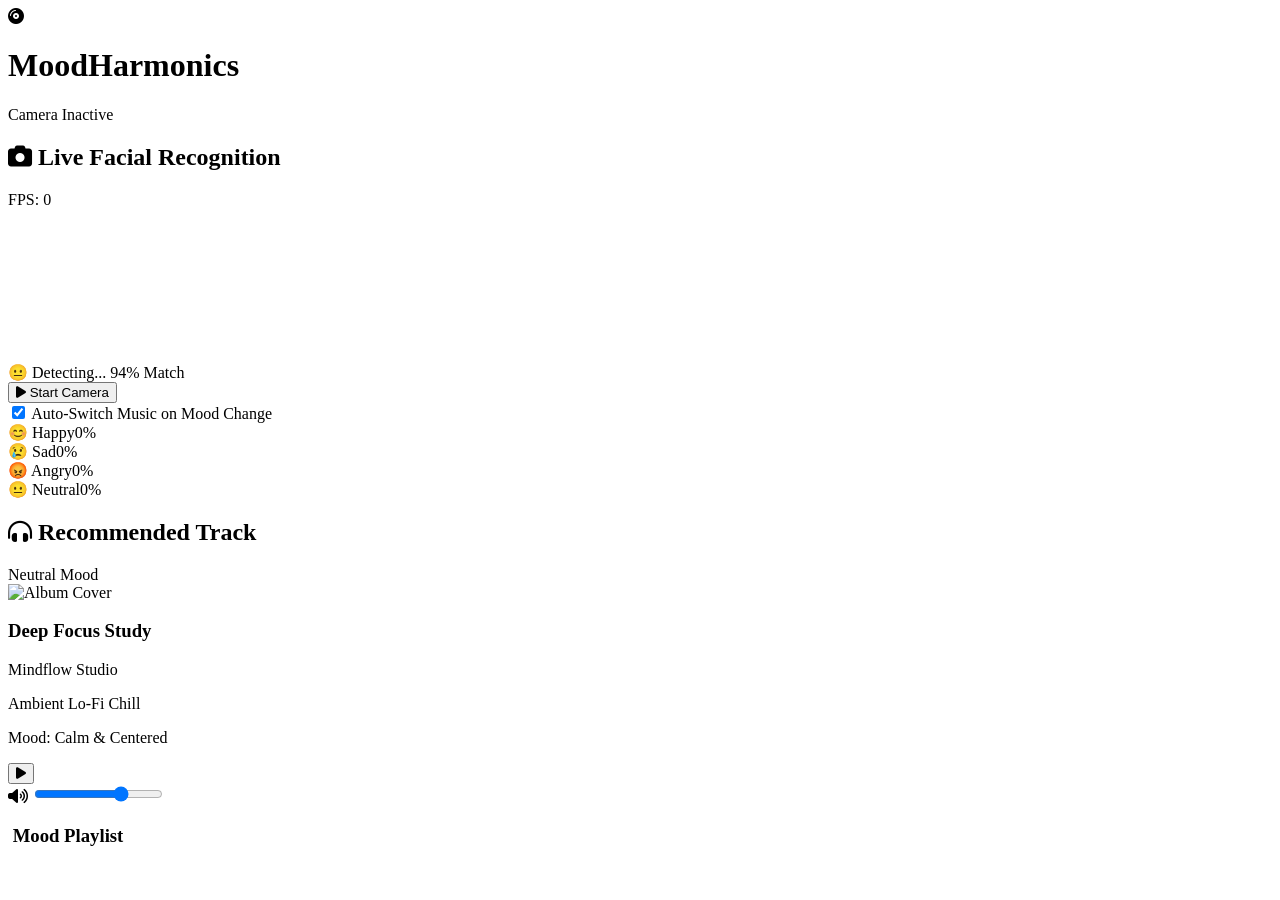
==== templates/index.html @ 7293e24f "first commit" ====
<!DOCTYPE html>
<html lang="en">
<head>
    <meta charset="UTF-8">
    <meta name="viewport" content="width=device-width, initial-scale=1.0">
    <title>MoodHarmonics | Real-Time Emotion Music Recommender</title>
    <link rel="stylesheet" href="https://cdnjs.cloudflare.com/ajax/libs/font-awesome/6.4.0/css/all.min.css">
    <link href="https://fonts.googleapis.com/css2?family=Plus+Jakarta+Sans:wght@300;400;600;700;800&display=swap" rel="stylesheet">
    <link rel="stylesheet" href="/static/css/style.css">
</head>
<body>
    <div class="background-glow glow-1"></div>
    <div class="background-glow glow-2"></div>

    <div class="app-container">
        <!-- Header -->
        <header class="app-header">
            <div class="logo">
                <i class="fa-solid fa-compact-disc spin-record"></i>
                <h1>Mood<span>Harmonics</span></h1>
            </div>
            <div class="status-indicator">
                <span class="pulse-dot"></span>
                <span id="system-status">Camera Inactive</span>
            </div>
        </header>

        <!-- Main Grid -->
        <main class="dashboard-grid">
            <!-- Left Panel: Webcam Feed & Emotion Telemetry -->
            <section class="card camera-card">
                <div class="card-header">
                    <h2><i class="fa-solid fa-camera"></i> Live Facial Recognition</h2>
                    <span class="badge" id="camera-fps">FPS: 0</span>
                </div>

                <div class="webcam-viewport">
                    <video id="webcam" autoplay playsinline muted></video>
                    <canvas id="overlay-canvas"></canvas>
                    <div class="scanline"></div>
                    
                    <div class="emotion-hud" id="emotion-hud">
                        <span id="hud-emoji">😐</span>
                        <span id="hud-emotion">Detecting...</span>
                        <span id="hud-confidence">94% Match</span>
                    </div>
                </div>

                <div class="controls-bar">
                    <button id="btn-toggle-cam" class="btn btn-primary">
                        <i class="fa-solid fa-play"></i> Start Camera
                    </button>
                    <div class="toggle-wrapper">
                        <label class="switch">
                            <input type="checkbox" id="auto-play-switch" checked>
                            <span class="slider round"></span>
                        </label>
                        <span>Auto-Switch Music on Mood Change</span>
                    </div>
                </div>

                <!-- Emotion Probability Meters -->
                <div class="metrics-grid">
                    <div class="metric-bar">
                        <div class="metric-label"><span>😊 Happy</span><span id="prob-happy">0%</span></div>
                        <div class="progress"><div class="fill fill-happy" id="bar-happy"></div></div>
                    </div>
                    <div class="metric-bar">
                        <div class="metric-label"><span>😢 Sad</span><span id="prob-sad">0%</span></div>
                        <div class="progress"><div class="fill fill-sad" id="bar-sad"></div></div>
                    </div>
                    <div class="metric-bar">
                        <div class="metric-label"><span>😡 Angry</span><span id="prob-angry">0%</span></div>
                        <div class="progress"><div class="fill fill-angry" id="bar-angry"></div></div>
                    </div>
                    <div class="metric-bar">
                        <div class="metric-label"><span>😐 Neutral</span><span id="prob-neutral">0%</span></div>
                        <div class="progress"><div class="fill fill-neutral" id="bar-neutral"></div></div>
                    </div>
                </div>
            </section>

            <!-- Right Panel: Music Recommendation & Player -->
            <section class="card player-card">
                <div class="card-header">
                    <h2><i class="fa-solid fa-headphones-simple"></i> Recommended Track</h2>
                    <span class="badge mood-tag" id="current-mood-tag">Neutral Mood</span>
                </div>

                <!-- Vinyl & Track Details -->
                <div class="now-playing-box">
                    <div class="album-art-wrap">
                        <img id="album-cover" src="https://images.unsplash.com/photo-1470225620780-dba8ba36b745?w=300&q=80" alt="Album Cover">
                        <div class="vinyl-record" id="vinyl-disc"></div>
                    </div>
                    <div class="track-info">
                        <h3 id="track-title">Deep Focus Study</h3>
                        <p id="track-artist">Mindflow Studio</p>
                        <span class="genre-pill" id="track-genre">Ambient Lo-Fi Chill</span>
                        <p class="track-mood" id="track-mood">Mood: Calm & Centered</p>
                    </div>
                </div>

                <!-- Audio Visualizer Equalizer -->
                <div class="equalizer-container">
                    <div class="eq-bar"></div>
                    <div class="eq-bar"></div>
                    <div class="eq-bar"></div>
                    <div class="eq-bar"></div>
                    <div class="eq-bar"></div>
                    <div class="eq-bar"></div>
                    <div class="eq-bar"></div>
                    <div class="eq-bar"></div>
                </div>

                <!-- Native Audio Player Controls -->
                <div class="audio-controls">
                    <audio id="audio-player" src="https://www.soundhelix.com/examples/mp3/SoundHelix-Song-10.mp3" preload="auto"></audio>
                    <button id="btn-play-pause" class="btn-circle btn-large">
                        <i class="fa-solid fa-play" id="play-icon"></i>
                    </button>
                    <div class="volume-slider-box">
                        <i class="fa-solid fa-volume-high"></i>
                        <input type="range" id="volume-range" min="0" max="1" step="0.05" value="0.7">
                    </div>
                </div>

                <!-- Dynamic Playlist Recommendations -->
                <div class="playlist-section">
                    <h3><i class="fa-solid fa-list-music"></i> Mood Playlist</h3>
                    <ul class="playlist" id="playlist-items">
                        <!-- Filled by Javascript -->
                    </ul>
                </div>
            </section>
        </main>
    </div>

    <script src="/static/js/app.js"></script>
</body>
</html>
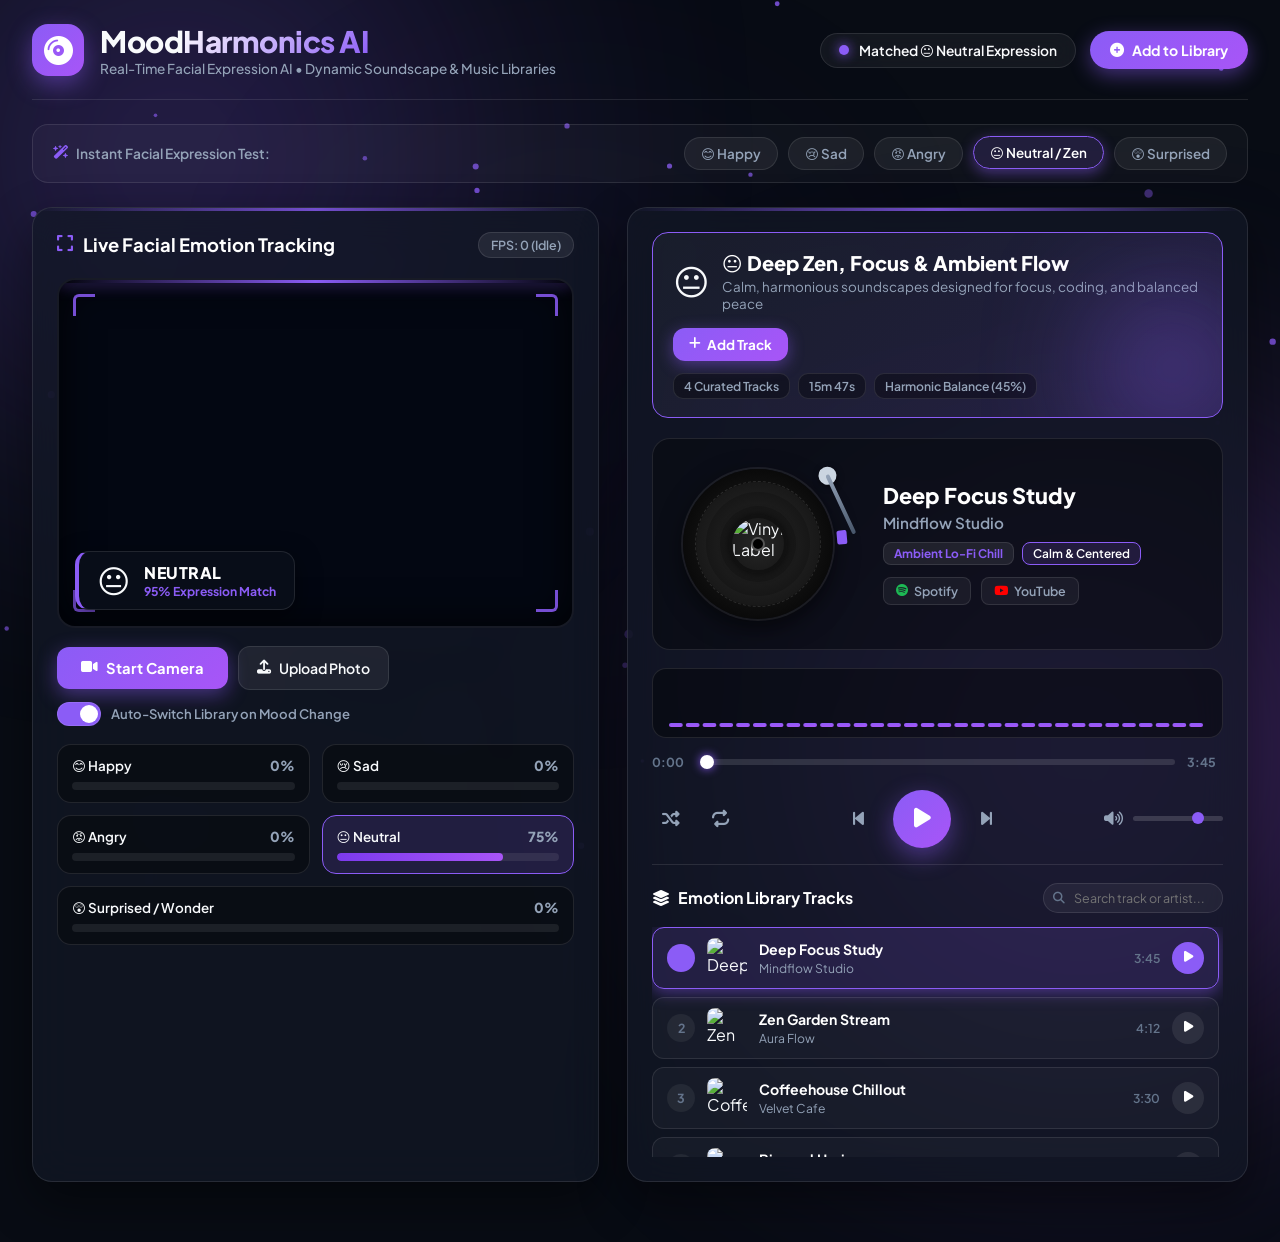
==== commit be37b72b: "Enhance lively UI, dynamic emotion libraries, visualizer, and Vercel deployment config" ====
--- a/templates/index.html
+++ b/templates/index.html
@@ -3,139 +3,419 @@
 <head>
     <meta charset="UTF-8">
     <meta name="viewport" content="width=device-width, initial-scale=1.0">
-    <title>MoodHarmonics | Real-Time Emotion Music Recommender</title>
-    <link rel="stylesheet" href="https://cdnjs.cloudflare.com/ajax/libs/font-awesome/6.4.0/css/all.min.css">
-    <link href="https://fonts.googleapis.com/css2?family=Plus+Jakarta+Sans:wght@300;400;600;700;800&display=swap" rel="stylesheet">
-    <link rel="stylesheet" href="/static/css/style.css">
+    <title>MoodHarmonics AI | Lively Emotion-Driven Music Recommender</title>
+    
+    <!-- Meta tags for rich rendering -->
+    <meta name="description" content="Next-Gen Real-Time Facial Emotion AI Music Recommender with Dynamic Spectrum Visualizer and Intelligent Mood Libraries">
+    <meta name="theme-color" content="#080c14">
+
+    <!-- Google Fonts & FontAwesome Icons -->
+    <link rel="preconnect" href="https://fonts.googleapis.com">
+    <link rel="preconnect" href="https://fonts.gstatic.com" crossorigin>
+    <link href="https://fonts.googleapis.com/css2?family=Plus+Jakarta+Sans:wght@300;400;500;600;700;800&display=swap" rel="stylesheet">
+    <link rel="stylesheet" href="https://cdnjs.cloudflare.com/ajax/libs/font-awesome/6.5.1/css/all.min.css">
+
+    <!-- Stylesheets with fallbacks for both relative and static URLs -->
+    <link rel="stylesheet" href="/static/CSS/style.css">
+    <link rel="stylesheet" href="static/CSS/style.css">
 </head>
-<body>
-    <div class="background-glow glow-1"></div>
-    <div class="background-glow glow-2"></div>
+<body class="mood-neutral">
+
+    <!-- Interactive Background Particle Canvas -->
+    <canvas id="particle-canvas"></canvas>
+
+    <!-- Ambient Glowing Emotion Orbs -->
+    <div class="ambient-glow glow-orb-1"></div>
+    <div class="ambient-glow glow-orb-2"></div>
+    <div class="ambient-glow glow-orb-3"></div>
 
     <div class="app-container">
-        <!-- Header -->
+
+        <!-- Top Header & Brand -->
         <header class="app-header">
-            <div class="logo">
-                <i class="fa-solid fa-compact-disc spin-record"></i>
-                <h1>Mood<span>Harmonics</span></h1>
+            <div class="brand-section">
+                <div class="brand-logo-wrap" id="brand-logo">
+                    <i class="fa-solid fa-compact-disc"></i>
+                </div>
+                <div class="brand-text">
+                    <h1>Mood<span>Harmonics AI</span></h1>
+                    <p>Real-Time Facial Expression AI • Dynamic Soundscape & Music Libraries</p>
+                </div>
             </div>
-            <div class="status-indicator">
-                <span class="pulse-dot"></span>
-                <span id="system-status">Camera Inactive</span>
+
+            <div class="header-actions">
+                <div class="status-pill">
+                    <span class="pulse-indicator" id="pulse-indicator"></span>
+                    <span id="system-status">Camera Inactive</span>
+                </div>
+                <button class="btn-add-library-top" id="btn-add-library-top">
+                    <i class="fa-solid fa-circle-plus"></i> Add to Library
+                </button>
             </div>
         </header>
 
-        <!-- Main Grid -->
+        <!-- Quick Facial Expression Simulator (Interactive Chips) -->
+        <section class="simulator-container">
+            <div class="simulator-label">
+                <i class="fa-solid fa-wand-magic-sparkles"></i>
+                <span>Instant Facial Expression Test:</span>
+            </div>
+            <div class="expression-chips">
+                <button class="chip-btn" data-emotion="happy">
+                    <span>😊 Happy</span>
+                </button>
+                <button class="chip-btn" data-emotion="sad">
+                    <span>😢 Sad</span>
+                </button>
+                <button class="chip-btn" data-emotion="angry">
+                    <span>😡 Angry</span>
+                </button>
+                <button class="chip-btn active" data-emotion="neutral">
+                    <span>😐 Neutral / Zen</span>
+                </button>
+                <button class="chip-btn" data-emotion="surprised">
+                    <span>😲 Surprised</span>
+                </button>
+            </div>
+        </section>
+
+        <!-- Main Dashboard 2-Column Grid -->
         <main class="dashboard-grid">
-            <!-- Left Panel: Webcam Feed & Emotion Telemetry -->
-            <section class="card camera-card">
-                <div class="card-header">
-                    <h2><i class="fa-solid fa-camera"></i> Live Facial Recognition</h2>
-                    <span class="badge" id="camera-fps">FPS: 0</span>
-                </div>
-
-                <div class="webcam-viewport">
+
+            <!-- ========================================================
+                 LEFT PANEL: Cyberpunk Live Face Expression Suite
+                 ======================================================== -->
+            <section class="glass-card left-panel-card">
+                <div class="card-title-bar">
+                    <h2>
+                        <i class="fa-solid fa-expand"></i>
+                        Live Facial Emotion Tracking
+                    </h2>
+                    <span class="badge-pill" id="camera-fps">FPS: 0 (Idle)</span>
+                </div>
+
+                <!-- High-Tech Camera Viewport with Sci-Fi Reticles -->
+                <div class="camera-viewport" id="camera-viewport">
                     <video id="webcam" autoplay playsinline muted></video>
                     <canvas id="overlay-canvas"></canvas>
-                    <div class="scanline"></div>
                     
-                    <div class="emotion-hud" id="emotion-hud">
-                        <span id="hud-emoji">😐</span>
-                        <span id="hud-emotion">Detecting...</span>
-                        <span id="hud-confidence">94% Match</span>
-                    </div>
-                </div>
-
-                <div class="controls-bar">
-                    <button id="btn-toggle-cam" class="btn btn-primary">
-                        <i class="fa-solid fa-play"></i> Start Camera
-                    </button>
-                    <div class="toggle-wrapper">
-                        <label class="switch">
+                    <!-- Sci-Fi Corner Brackets -->
+                    <div class="reticle-corner reticle-tl"></div>
+                    <div class="reticle-corner reticle-tr"></div>
+                    <div class="reticle-corner reticle-bl"></div>
+                    <div class="reticle-corner reticle-br"></div>
+                    
+                    <!-- Laser Scanline -->
+                    <div class="laser-scanline"></div>
+
+                    <!-- Floating Telemetry HUD Pill -->
+                    <div class="live-emotion-hud" id="live-emotion-hud">
+                        <div class="hud-emoji-box" id="hud-emoji">😐</div>
+                        <div class="hud-details">
+                            <span class="hud-emotion-title" id="hud-emotion">NEUTRAL</span>
+                            <span class="hud-confidence-tag" id="hud-confidence">95% Expression Match</span>
+                        </div>
+                    </div>
+                </div>
+
+                <!-- Camera Controls & Upload Option -->
+                <div class="camera-controls-bar">
+                    <div class="camera-btn-group">
+                        <button id="btn-toggle-cam" class="btn-primary-action">
+                            <i class="fa-solid fa-video"></i> Start Camera
+                        </button>
+                        <button id="btn-upload-photo" class="btn-secondary-action" title="Upload Face Photo">
+                            <i class="fa-solid fa-upload"></i> Upload Photo
+                        </button>
+                        <input type="file" id="photo-upload-input" accept="image/*" style="display: none;">
+                    </div>
+
+                    <div class="switch-toggle-wrap">
+                        <label class="switch-control">
                             <input type="checkbox" id="auto-play-switch" checked>
-                            <span class="slider round"></span>
+                            <span class="switch-slider"></span>
                         </label>
-                        <span>Auto-Switch Music on Mood Change</span>
-                    </div>
-                </div>
-
-                <!-- Emotion Probability Meters -->
-                <div class="metrics-grid">
-                    <div class="metric-bar">
-                        <div class="metric-label"><span>😊 Happy</span><span id="prob-happy">0%</span></div>
-                        <div class="progress"><div class="fill fill-happy" id="bar-happy"></div></div>
-                    </div>
-                    <div class="metric-bar">
-                        <div class="metric-label"><span>😢 Sad</span><span id="prob-sad">0%</span></div>
-                        <div class="progress"><div class="fill fill-sad" id="bar-sad"></div></div>
-                    </div>
-                    <div class="metric-bar">
-                        <div class="metric-label"><span>😡 Angry</span><span id="prob-angry">0%</span></div>
-                        <div class="progress"><div class="fill fill-angry" id="bar-angry"></div></div>
-                    </div>
-                    <div class="metric-bar">
-                        <div class="metric-label"><span>😐 Neutral</span><span id="prob-neutral">0%</span></div>
-                        <div class="progress"><div class="fill fill-neutral" id="bar-neutral"></div></div>
+                        <span>Auto-Switch Library on Mood Change</span>
+                    </div>
+                </div>
+
+                <!-- Facial Expression Telemetry Meters -->
+                <div class="telemetry-grid">
+                    <div class="meter-card" id="meter-happy">
+                        <div class="meter-header">
+                            <span class="meter-title">😊 Happy</span>
+                            <span class="meter-pct" id="prob-happy">0%</span>
+                        </div>
+                        <div class="progress-track">
+                            <div class="progress-fill fill-happy" id="bar-happy"></div>
+                        </div>
+                    </div>
+
+                    <div class="meter-card" id="meter-sad">
+                        <div class="meter-header">
+                            <span class="meter-title">😢 Sad</span>
+                            <span class="meter-pct" id="prob-sad">0%</span>
+                        </div>
+                        <div class="progress-track">
+                            <div class="progress-fill fill-sad" id="bar-sad"></div>
+                        </div>
+                    </div>
+
+                    <div class="meter-card" id="meter-angry">
+                        <div class="meter-header">
+                            <span class="meter-title">😡 Angry</span>
+                            <span class="meter-pct" id="prob-angry">0%</span>
+                        </div>
+                        <div class="progress-track">
+                            <div class="progress-fill fill-angry" id="bar-angry"></div>
+                        </div>
+                    </div>
+
+                    <div class="meter-card active-meter" id="meter-neutral">
+                        <div class="meter-header">
+                            <span class="meter-title">😐 Neutral</span>
+                            <span class="meter-pct" id="prob-neutral">75%</span>
+                        </div>
+                        <div class="progress-track">
+                            <div class="progress-fill fill-neutral" id="bar-neutral" style="width: 75%;"></div>
+                        </div>
+                    </div>
+
+                    <div class="meter-card" id="meter-surprised" style="grid-column: span 2;">
+                        <div class="meter-header">
+                            <span class="meter-title">😲 Surprised / Wonder</span>
+                            <span class="meter-pct" id="prob-surprised">0%</span>
+                        </div>
+                        <div class="progress-track">
+                            <div class="progress-fill fill-surprised" id="bar-surprised"></div>
+                        </div>
                     </div>
                 </div>
             </section>
 
-            <!-- Right Panel: Music Recommendation & Player -->
-            <section class="card player-card">
-                <div class="card-header">
-                    <h2><i class="fa-solid fa-headphones-simple"></i> Recommended Track</h2>
-                    <span class="badge mood-tag" id="current-mood-tag">Neutral Mood</span>
-                </div>
-
-                <!-- Vinyl & Track Details -->
-                <div class="now-playing-box">
-                    <div class="album-art-wrap">
-                        <img id="album-cover" src="https://images.unsplash.com/photo-1470225620780-dba8ba36b745?w=300&q=80" alt="Album Cover">
-                        <div class="vinyl-record" id="vinyl-disc"></div>
-                    </div>
-                    <div class="track-info">
+            <!-- ========================================================
+                 RIGHT PANEL: Dynamic Emotion Music Library & Lively Turntable
+                 ======================================================== -->
+            <section class="glass-card right-panel-card">
+                
+                <!-- Dynamic Mood Library Hero Banner -->
+                <div class="library-hero-banner" id="library-hero-banner">
+                    <div class="library-banner-header">
+                        <div class="library-identity">
+                            <span class="library-emoji-badge" id="library-emoji-badge">😐</span>
+                            <div class="library-titles">
+                                <h3 id="library-banner-title">😐 Deep Zen, Focus & Ambient Flow</h3>
+                                <p id="library-banner-tagline">Calm, harmonious soundscapes designed for focus, coding, and balanced peace</p>
+                            </div>
+                        </div>
+                        <button class="btn-add-track-modal" id="btn-add-track-modal">
+                            <i class="fa-solid fa-plus"></i> Add Track
+                        </button>
+                    </div>
+
+                    <div class="library-meta-chips">
+                        <span class="meta-chip" id="library-track-count"><i class="fa-solid fa-music"></i> 4 Curated Tracks</span>
+                        <span class="meta-chip" id="library-duration"><i class="fa-solid fa-clock"></i> 15m 47s</span>
+                        <span class="meta-chip" id="library-energy"><i class="fa-solid fa-bolt"></i> Harmonic Balance (45%)</span>
+                    </div>
+                </div>
+
+                <!-- 3D Vinyl Turntable Stage -->
+                <div class="now-playing-stage" id="now-playing-stage">
+                    <div class="turntable-assembly" id="turntable-assembly">
+                        <div class="vinyl-disc">
+                            <div class="vinyl-label-center">
+                                <img id="vinyl-album-cover" src="https://images.unsplash.com/photo-1470225620780-dba8ba36b745?w=400&q=80" alt="Vinyl Label">
+                            </div>
+                        </div>
+                        <!-- Mechanical Tonearm -->
+                        <div class="tonearm" id="turntable-tonearm">
+                            <div class="tonearm-base"></div>
+                            <div class="tonearm-stick"></div>
+                            <div class="tonearm-head"></div>
+                        </div>
+                    </div>
+
+                    <!-- Track Details Display -->
+                    <div class="track-meta-display">
                         <h3 id="track-title">Deep Focus Study</h3>
-                        <p id="track-artist">Mindflow Studio</p>
-                        <span class="genre-pill" id="track-genre">Ambient Lo-Fi Chill</span>
-                        <p class="track-mood" id="track-mood">Mood: Calm & Centered</p>
-                    </div>
-                </div>
-
-                <!-- Audio Visualizer Equalizer -->
-                <div class="equalizer-container">
-                    <div class="eq-bar"></div>
-                    <div class="eq-bar"></div>
-                    <div class="eq-bar"></div>
-                    <div class="eq-bar"></div>
-                    <div class="eq-bar"></div>
-                    <div class="eq-bar"></div>
-                    <div class="eq-bar"></div>
-                    <div class="eq-bar"></div>
-                </div>
-
-                <!-- Native Audio Player Controls -->
-                <div class="audio-controls">
-                    <audio id="audio-player" src="https://www.soundhelix.com/examples/mp3/SoundHelix-Song-10.mp3" preload="auto"></audio>
-                    <button id="btn-play-pause" class="btn-circle btn-large">
-                        <i class="fa-solid fa-play" id="play-icon"></i>
-                    </button>
-                    <div class="volume-slider-box">
-                        <i class="fa-solid fa-volume-high"></i>
-                        <input type="range" id="volume-range" min="0" max="1" step="0.05" value="0.7">
-                    </div>
-                </div>
-
-                <!-- Dynamic Playlist Recommendations -->
+                        <p class="artist-text" id="track-artist">Mindflow Studio</p>
+                        
+                        <div class="track-tags-row">
+                            <span class="tag-genre-pill" id="track-genre-tag">Ambient Lo-Fi Chill</span>
+                            <span class="tag-mood-pill" id="track-mood-tag">Calm & Centered</span>
+                        </div>
+
+                        <div class="external-actions-row">
+                            <a id="spotify-link" href="https://open.spotify.com/search/Deep%20Focus%20Study" target="_blank" rel="noopener noreferrer" class="btn-external-link">
+                                <i class="fa-brands fa-spotify" style="color: #1db954;"></i> Spotify
+                            </a>
+                            <a id="youtube-link" href="https://www.youtube.com/results?search_query=Deep%20Focus%20Study" target="_blank" rel="noopener noreferrer" class="btn-external-link">
+                                <i class="fa-brands fa-youtube" style="color: #ff0000;"></i> YouTube
+                            </a>
+                        </div>
+                    </div>
+                </div>
+
+                <!-- Real-Time Audio Frequency Spectrum Visualizer -->
+                <div class="visualizer-card">
+                    <canvas id="spectrum-canvas"></canvas>
+                </div>
+
+                <!-- Native Audio Element & Timeline Deck -->
+                <div class="timeline-deck">
+                    <audio id="audio-player" preload="auto"></audio>
+                    <div class="seeker-row">
+                        <span class="time-stamp" id="current-time">0:00</span>
+                        <input type="range" class="seek-range" id="seek-range" min="0" max="100" value="0">
+                        <span class="time-stamp" id="total-duration">3:45</span>
+                    </div>
+                </div>
+
+                <!-- Playback Control Deck -->
+                <div class="playback-controls">
+                    <div class="control-left-options">
+                        <button class="btn-ctrl" id="btn-shuffle" title="Shuffle Playlist">
+                            <i class="fa-solid fa-shuffle"></i>
+                        </button>
+                        <button class="btn-ctrl" id="btn-repeat" title="Repeat Track">
+                            <i class="fa-solid fa-repeat"></i>
+                        </button>
+                    </div>
+
+                    <div class="center-play-group">
+                        <button class="btn-ctrl" id="btn-prev-track" title="Previous Track">
+                            <i class="fa-solid fa-backward-step"></i>
+                        </button>
+                        <button class="btn-play-hero" id="btn-play-pause" title="Play / Pause">
+                            <i class="fa-solid fa-play" id="play-icon"></i>
+                        </button>
+                        <button class="btn-ctrl" id="btn-next-track" title="Next Track">
+                            <i class="fa-solid fa-forward-step"></i>
+                        </button>
+                    </div>
+
+                    <div class="volume-deck">
+                        <i class="fa-solid fa-volume-high" id="volume-icon" title="Mute/Unmute"></i>
+                        <input type="range" id="volume-range" min="0" max="1" step="0.05" value="0.75">
+                    </div>
+                </div>
+
+                <!-- Interactive Emotion Library Tracklist & Search -->
                 <div class="playlist-section">
-                    <h3><i class="fa-solid fa-list-music"></i> Mood Playlist</h3>
-                    <ul class="playlist" id="playlist-items">
-                        <!-- Filled by Javascript -->
+                    <div class="playlist-header-row">
+                        <h3>
+                            <i class="fa-solid fa-layer-group"></i>
+                            Emotion Library Tracks
+                        </h3>
+                        <div class="library-search-box">
+                            <i class="fa-solid fa-magnifying-glass"></i>
+                            <input type="text" id="library-search-input" placeholder="Search track or artist...">
+                        </div>
+                    </div>
+                    <ul class="tracklist-container" id="tracklist-items">
+                        <!-- Populated dynamically by JavaScript -->
                     </ul>
                 </div>
             </section>
         </main>
     </div>
 
-    <script src="/static/js/app.js"></script>
+    <!-- ========================================================
+         MODAL: Add Track to Emotion Library
+         ======================================================== -->
+    <div class="modal-overlay" id="modal-overlay">
+        <div class="modal-dialog">
+            <div class="modal-header">
+                <h3><i class="fa-solid fa-folder-plus"></i> Add Song to Emotion Library</h3>
+                <button class="btn-close-modal" id="btn-close-modal">
+                    <i class="fa-solid fa-xmark"></i>
+                </button>
+            </div>
+
+            <form class="modal-form" id="add-track-form">
+                <div class="form-field-group">
+                    <label for="modal-target-emotion">Target Facial Expression / Emotion</label>
+                    <select class="form-control-select" id="modal-target-emotion" required>
+                        <option value="happy">😊 Happy (Euphoric Pop & Uplifting Grooves)</option>
+                        <option value="sad">😢 Sad (Melancholic Strings & Healing Lo-Fi)</option>
+                        <option value="angry">😡 Angry (Adrenaline Surge & High-Octane Rock)</option>
+                        <option value="neutral" selected>😐 Neutral (Deep Zen & Ambient Flow)</option>
+                        <option value="surprised">😲 Surprised (Cosmic Synthwave & Electric Wonder)</option>
+                    </select>
+                </div>
+
+                <div class="form-field-group">
+                    <label for="modal-track-title">Track Title</label>
+                    <input type="text" class="form-control-input" id="modal-track-title" placeholder="e.g. Moonlight Melody" required>
+                </div>
+
+                <div class="form-field-group">
+                    <label for="modal-track-artist">Artist / Band Name</label>
+                    <input type="text" class="form-control-input" id="modal-track-artist" placeholder="e.g. Celestial Sound" required>
+                </div>
+
+                <div class="form-field-group">
+                    <label for="modal-track-genre">Genre / Mood Tag</label>
+                    <input type="text" class="form-control-input" id="modal-track-genre" placeholder="e.g. Lo-Fi Chill / Uplifting Synth">
+                </div>
+
+                <div class="form-field-group">
+                    <label for="modal-track-url">Audio MP3 Stream URL</label>
+                    <input type="url" class="form-control-input" id="modal-track-url" placeholder="https://..." value="https://www.soundhelix.com/examples/mp3/SoundHelix-Song-1.mp3">
+                </div>
+
+                <div class="form-field-group">
+                    <label for="modal-track-cover">Artwork Image URL</label>
+                    <input type="url" class="form-control-input" id="modal-track-cover" placeholder="https://..." value="https://images.unsplash.com/photo-1511671782779-c97d3d27a1d4?w=400&q=80">
+                </div>
+
+                <!-- Quick Presets -->
+                <div class="preset-samples-box">
+                    <p>⚡ Quick Sample Fill Presets:</p>
+                    <div class="preset-chips-row">
+                        <button type="button" class="btn-preset-chip" 
+                            data-title="Neon Starlight" 
+                            data-artist="Aura Pulse" 
+                            data-genre="Synthwave Chill" 
+                            data-url="https://www.soundhelix.com/examples/mp3/SoundHelix-Song-3.mp3" 
+                            data-cover="https://images.unsplash.com/photo-1507525428034-b723cf961d3e?w=400&q=80">
+                            Synthwave
+                        </button>
+                        <button type="button" class="btn-preset-chip" 
+                            data-title="Zenith Peak" 
+                            data-artist="Cyber Apex" 
+                            data-genre="Electronic Dance" 
+                            data-url="https://www.soundhelix.com/examples/mp3/SoundHelix-Song-8.mp3" 
+                            data-cover="https://images.unsplash.com/photo-1514525253161-7a46d19cd819?w=400&q=80">
+                            EDM Surge
+                        </button>
+                        <button type="button" class="btn-preset-chip" 
+                            data-title="Rainy Cafe" 
+                            data-artist="Velvet Rain" 
+                            data-genre="Acoustic Lo-Fi" 
+                            data-url="https://www.soundhelix.com/examples/mp3/SoundHelix-Song-4.mp3" 
+                            data-cover="https://images.unsplash.com/photo-1518709268805-4e9042af9f23?w=400&q=80">
+                            Acoustic Lo-Fi
+                        </button>
+                    </div>
+                </div>
+
+                <button type="submit" class="btn-submit-track" id="btn-submit-track">
+                    <i class="fa-solid fa-plus"></i> Add to Emotion Library
+                </button>
+            </form>
+        </div>
+    </div>
+
+    <!-- Lively Toast Notification -->
+    <div class="toast-notice" id="toast-notice">
+        <i class="fa-solid fa-circle-check"></i>
+        <span id="toast-message">Expression updated!</span>
+    </div>
+
+    <!-- Scripts with fallback for both relative and static URLs -->
+    <script src="/static/JS/app.js"></script>
+    <script src="static/JS/app.js"></script>
 </body>
-</html>+</html>
--- a/static/CSS/style.css
+++ b/static/CSS/style.css
@@ -0,0 +1,1544 @@
+/* ==========================================================================
+   MoodHarmonics AI - Next-Gen Emotion Music Interface Stylesheet
+   ========================================================================== */
+
+:root {
+    /* Base Theme Variables */
+    --bg-dark: #080c14;
+    --bg-card: rgba(18, 24, 38, 0.72);
+    --bg-card-hover: rgba(26, 35, 54, 0.85);
+    --border-light: rgba(255, 255, 255, 0.1);
+    --border-glow: rgba(99, 102, 241, 0.35);
+    --text-primary: #f8fafc;
+    --text-secondary: #94a3b8;
+    --text-muted: #64748b;
+
+    /* Emotion Aura Default (Neutral) */
+    --mood-color: #8b5cf6;
+    --mood-glow: rgba(139, 92, 246, 0.45);
+    --mood-secondary: #6366f1;
+    --mood-accent-bg: rgba(139, 92, 246, 0.15);
+
+    /* Emotion Palette */
+    --color-happy: #10b981;
+    --color-sad: #38bdf8;
+    --color-angry: #f43f5e;
+    --color-neutral: #8b5cf6;
+    --color-surprised: #ec4899;
+
+    --font-main: 'Plus Jakarta Sans', system-ui, -apple-system, sans-serif;
+    --transition-smooth: all 0.35s cubic-bezier(0.4, 0, 0.2, 1);
+    --border-radius: 20px;
+}
+
+/* Dynamic Emotion Aura Classes for Root */
+body.mood-happy {
+    --mood-color: #10b981;
+    --mood-glow: rgba(16, 185, 129, 0.5);
+    --mood-secondary: #34d399;
+    --mood-accent-bg: rgba(16, 185, 129, 0.16);
+}
+body.mood-sad {
+    --mood-color: #38bdf8;
+    --mood-glow: rgba(56, 189, 248, 0.5);
+    --mood-secondary: #0284c7;
+    --mood-accent-bg: rgba(56, 189, 248, 0.16);
+}
+body.mood-angry {
+    --mood-color: #f43f5e;
+    --mood-glow: rgba(244, 63, 94, 0.55);
+    --mood-secondary: #fb923c;
+    --mood-accent-bg: rgba(244, 63, 94, 0.18);
+}
+body.mood-neutral {
+    --mood-color: #8b5cf6;
+    --mood-glow: rgba(139, 92, 246, 0.45);
+    --mood-secondary: #a855f7;
+    --mood-accent-bg: rgba(139, 92, 246, 0.15);
+}
+body.mood-surprised {
+    --mood-color: #ec4899;
+    --mood-glow: rgba(236, 72, 153, 0.5);
+    --mood-secondary: #06b6d4;
+    --mood-accent-bg: rgba(236, 72, 153, 0.18);
+}
+
+/* Base Reset & Typography */
+* {
+    margin: 0;
+    padding: 0;
+    box-sizing: border-box;
+    font-family: var(--font-main);
+}
+
+body {
+    background: var(--bg-dark);
+    color: var(--text-primary);
+    min-height: 100vh;
+    overflow-x: hidden;
+    position: relative;
+    transition: background 0.6s ease;
+}
+
+/* Background Particle Canvas */
+#particle-canvas {
+    position: fixed;
+    top: 0;
+    left: 0;
+    width: 100vw;
+    height: 100vh;
+    pointer-events: none;
+    z-index: 0;
+}
+
+/* Multi-layer Ambient Glow Spheres */
+.ambient-glow {
+    position: fixed;
+    border-radius: 50%;
+    filter: blur(140px);
+    pointer-events: none;
+    z-index: 0;
+    transition: all 0.8s ease-in-out;
+}
+.glow-orb-1 {
+    top: -120px;
+    left: -100px;
+    width: 550px;
+    height: 550px;
+    background: var(--mood-glow);
+    opacity: 0.6;
+}
+.glow-orb-2 {
+    bottom: -150px;
+    right: -100px;
+    width: 600px;
+    height: 600px;
+    background: var(--mood-secondary);
+    opacity: 0.35;
+}
+.glow-orb-3 {
+    top: 40%;
+    left: 45%;
+    width: 350px;
+    height: 350px;
+    background: var(--mood-glow);
+    opacity: 0.2;
+    transform: translate(-50%, -50%);
+}
+
+/* App Wrapper */
+.app-container {
+    max-width: 1440px;
+    margin: 0 auto;
+    padding: 24px 32px 60px;
+    position: relative;
+    z-index: 1;
+}
+
+/* ==========================================================================
+   Header & Quick Controls
+   ========================================================================== */
+.app-header {
+    display: flex;
+    justify-content: space-between;
+    align-items: center;
+    padding-bottom: 22px;
+    margin-bottom: 24px;
+    border-bottom: 1px solid var(--border-light);
+    flex-wrap: wrap;
+    gap: 16px;
+}
+
+.brand-section {
+    display: flex;
+    align-items: center;
+    gap: 16px;
+}
+
+.brand-logo-wrap {
+    width: 52px;
+    height: 52px;
+    border-radius: 16px;
+    background: linear-gradient(135deg, var(--mood-color), var(--mood-secondary));
+    display: flex;
+    align-items: center;
+    justify-content: center;
+    box-shadow: 0 8px 24px var(--mood-glow);
+    transition: var(--transition-smooth);
+}
+
+.brand-logo-wrap i {
+    font-size: 1.8rem;
+    color: #fff;
+    animation: spinSlow 12s linear infinite;
+}
+
+@keyframes spinSlow {
+    from { transform: rotate(0deg); }
+    to { transform: rotate(360deg); }
+}
+
+.brand-text h1 {
+    font-size: 1.85rem;
+    font-weight: 800;
+    letter-spacing: -0.5px;
+    line-height: 1.2;
+}
+
+.brand-text h1 span {
+    background: linear-gradient(135deg, #fff, var(--mood-color));
+    -webkit-background-clip: text;
+    -webkit-text-fill-color: transparent;
+    transition: var(--transition-smooth);
+}
+
+.brand-text p {
+    font-size: 0.85rem;
+    color: var(--text-secondary);
+    font-weight: 500;
+}
+
+.header-actions {
+    display: flex;
+    align-items: center;
+    gap: 14px;
+    flex-wrap: wrap;
+}
+
+.status-pill {
+    display: flex;
+    align-items: center;
+    gap: 10px;
+    background: rgba(255, 255, 255, 0.05);
+    border: 1px solid var(--border-light);
+    backdrop-filter: blur(12px);
+    padding: 8px 18px;
+    border-radius: 30px;
+    font-size: 0.86rem;
+    font-weight: 600;
+}
+
+.pulse-indicator {
+    width: 10px;
+    height: 10px;
+    border-radius: 50%;
+    background: var(--mood-color);
+    box-shadow: 0 0 12px var(--mood-color);
+    transition: var(--transition-smooth);
+}
+
+.btn-add-library-top {
+    display: flex;
+    align-items: center;
+    gap: 8px;
+    background: linear-gradient(135deg, var(--mood-color), var(--mood-secondary));
+    color: #fff;
+    border: none;
+    padding: 10px 20px;
+    border-radius: 30px;
+    font-weight: 700;
+    font-size: 0.88rem;
+    cursor: pointer;
+    box-shadow: 0 6px 20px var(--mood-glow);
+    transition: var(--transition-smooth);
+}
+
+.btn-add-library-top:hover {
+    transform: translateY(-2px);
+    box-shadow: 0 8px 25px var(--mood-glow);
+}
+
+/* ==========================================================================
+   Facial Expression Quick Test Simulator (Chips Bar)
+   ========================================================================== */
+.simulator-container {
+    background: rgba(255, 255, 255, 0.03);
+    border: 1px solid var(--border-light);
+    border-radius: 16px;
+    padding: 12px 20px;
+    margin-bottom: 24px;
+    display: flex;
+    align-items: center;
+    justify-content: space-between;
+    gap: 16px;
+    flex-wrap: wrap;
+}
+
+.simulator-label {
+    display: flex;
+    align-items: center;
+    gap: 8px;
+    font-size: 0.86rem;
+    font-weight: 600;
+    color: var(--text-secondary);
+}
+
+.simulator-label i {
+    color: var(--mood-color);
+}
+
+.expression-chips {
+    display: flex;
+    align-items: center;
+    gap: 10px;
+    flex-wrap: wrap;
+}
+
+.chip-btn {
+    background: rgba(255, 255, 255, 0.06);
+    border: 1px solid var(--border-light);
+    color: var(--text-secondary);
+    padding: 7px 16px;
+    border-radius: 24px;
+    font-size: 0.84rem;
+    font-weight: 600;
+    cursor: pointer;
+    display: flex;
+    align-items: center;
+    gap: 6px;
+    transition: var(--transition-smooth);
+}
+
+.chip-btn:hover, .chip-btn.active {
+    background: var(--mood-accent-bg);
+    border-color: var(--mood-color);
+    color: #fff;
+    transform: translateY(-1px);
+    box-shadow: 0 4px 14px var(--mood-glow);
+}
+
+/* ==========================================================================
+   Main Grid Layout
+   ========================================================================== */
+.dashboard-grid {
+    display: grid;
+    grid-template-columns: 1.05fr 1.15fr;
+    gap: 28px;
+}
+
+@media (max-width: 1080px) {
+    .dashboard-grid {
+        grid-template-columns: 1fr;
+    }
+}
+
+/* Shared Card Architecture */
+.glass-card {
+    background: var(--bg-card);
+    backdrop-filter: blur(22px);
+    -webkit-backdrop-filter: blur(22px);
+    border: 1px solid var(--border-light);
+    border-radius: var(--border-radius);
+    padding: 24px;
+    box-shadow: 0 20px 48px rgba(0, 0, 0, 0.45);
+    position: relative;
+    overflow: hidden;
+    transition: border-color 0.4s ease, box-shadow 0.4s ease;
+}
+
+.glass-card::before {
+    content: '';
+    position: absolute;
+    top: 0;
+    left: 0;
+    right: 0;
+    height: 3px;
+    background: linear-gradient(90deg, transparent, var(--mood-color), transparent);
+    opacity: 0.8;
+    transition: var(--transition-smooth);
+}
+
+.card-title-bar {
+    display: flex;
+    justify-content: space-between;
+    align-items: center;
+    margin-bottom: 20px;
+}
+
+.card-title-bar h2 {
+    font-size: 1.15rem;
+    font-weight: 700;
+    display: flex;
+    align-items: center;
+    gap: 10px;
+    color: #fff;
+}
+
+.card-title-bar h2 i {
+    color: var(--mood-color);
+    transition: var(--transition-smooth);
+}
+
+.badge-pill {
+    background: rgba(255, 255, 255, 0.08);
+    border: 1px solid var(--border-light);
+    padding: 4px 12px;
+    border-radius: 14px;
+    font-size: 0.78rem;
+    font-weight: 600;
+    color: var(--text-secondary);
+}
+
+/* ==========================================================================
+   Left Panel: Cyberpunk Face Expression Suite
+   ========================================================================== */
+.camera-viewport {
+    position: relative;
+    width: 100%;
+    height: 350px;
+    background: #030712;
+    border-radius: 18px;
+    overflow: hidden;
+    border: 2px solid rgba(255, 255, 255, 0.08);
+    box-shadow: inset 0 0 40px rgba(0, 0, 0, 0.8);
+}
+
+#webcam {
+    width: 100%;
+    height: 100%;
+    object-fit: cover;
+    transform: scaleX(-1);
+    display: block;
+}
+
+#overlay-canvas {
+    position: absolute;
+    top: 0;
+    left: 0;
+    width: 100%;
+    height: 100%;
+    transform: scaleX(-1);
+    pointer-events: none;
+}
+
+/* Cyber Viewfinder Reticle Accents */
+.reticle-corner {
+    position: absolute;
+    width: 22px;
+    height: 22px;
+    border-color: var(--mood-color);
+    border-style: solid;
+    pointer-events: none;
+    transition: var(--transition-smooth);
+    opacity: 0.85;
+}
+.reticle-tl { top: 14px; left: 14px; border-width: 3px 0 0 3px; border-top-left-radius: 6px; }
+.reticle-tr { top: 14px; right: 14px; border-width: 3px 3px 0 0; border-top-right-radius: 6px; }
+.reticle-bl { bottom: 14px; left: 14px; border-width: 0 0 3px 3px; border-bottom-left-radius: 6px; }
+.reticle-br { bottom: 14px; right: 14px; border-width: 0 3px 3px 0; border-bottom-right-radius: 6px; }
+
+.laser-scanline {
+    position: absolute;
+    top: 0;
+    left: 0;
+    width: 100%;
+    height: 3px;
+    background: linear-gradient(90deg, transparent, var(--mood-color), transparent);
+    box-shadow: 0 0 15px var(--mood-color);
+    animation: scanMotion 3.2s infinite ease-in-out;
+    pointer-events: none;
+}
+
+@keyframes scanMotion {
+    0% { top: 2%; opacity: 0.2; }
+    50% { opacity: 1; }
+    100% { top: 96%; opacity: 0.2; }
+}
+
+/* Floating Emotion Telemetry HUD */
+.live-emotion-hud {
+    position: absolute;
+    bottom: 16px;
+    left: 16px;
+    background: rgba(10, 15, 26, 0.88);
+    backdrop-filter: blur(14px);
+    border: 1px solid var(--border-light);
+    border-left: 4px solid var(--mood-color);
+    padding: 8px 18px;
+    border-radius: 14px;
+    display: flex;
+    align-items: center;
+    gap: 14px;
+    box-shadow: 0 8px 24px rgba(0, 0, 0, 0.5);
+    transition: var(--transition-smooth);
+}
+
+.hud-emoji-box {
+    font-size: 2rem;
+    animation: gentleBounce 2s infinite ease-in-out;
+}
+
+@keyframes gentleBounce {
+    0%, 100% { transform: scale(1); }
+    50% { transform: scale(1.15); }
+}
+
+.hud-details {
+    display: flex;
+    flex-direction: column;
+}
+
+.hud-emotion-title {
+    font-size: 1rem;
+    font-weight: 800;
+    letter-spacing: 0.5px;
+    color: #fff;
+    text-transform: uppercase;
+}
+
+.hud-confidence-tag {
+    font-size: 0.76rem;
+    color: var(--mood-color);
+    font-weight: 700;
+}
+
+/* Camera Controls Bar */
+.camera-controls-bar {
+    display: flex;
+    justify-content: space-between;
+    align-items: center;
+    margin: 18px 0;
+    gap: 12px;
+    flex-wrap: wrap;
+}
+
+.camera-btn-group {
+    display: flex;
+    align-items: center;
+    gap: 10px;
+}
+
+.btn-primary-action {
+    background: linear-gradient(135deg, var(--mood-color), var(--mood-secondary));
+    color: #fff;
+    border: none;
+    padding: 12px 24px;
+    border-radius: 12px;
+    font-weight: 700;
+    font-size: 0.92rem;
+    cursor: pointer;
+    display: flex;
+    align-items: center;
+    gap: 8px;
+    box-shadow: 0 6px 20px var(--mood-glow);
+    transition: var(--transition-smooth);
+}
+
+.btn-primary-action:hover {
+    transform: translateY(-2px);
+    box-shadow: 0 8px 26px var(--mood-glow);
+}
+
+.btn-secondary-action {
+    background: rgba(255, 255, 255, 0.07);
+    color: var(--text-primary);
+    border: 1px solid var(--border-light);
+    padding: 12px 18px;
+    border-radius: 12px;
+    font-weight: 600;
+    font-size: 0.88rem;
+    cursor: pointer;
+    display: flex;
+    align-items: center;
+    gap: 8px;
+    transition: var(--transition-smooth);
+}
+
+.btn-secondary-action:hover {
+    background: rgba(255, 255, 255, 0.12);
+    border-color: rgba(255, 255, 255, 0.2);
+}
+
+.switch-toggle-wrap {
+    display: flex;
+    align-items: center;
+    gap: 10px;
+    font-size: 0.82rem;
+    color: var(--text-secondary);
+    font-weight: 600;
+}
+
+/* Modern Toggle Switch */
+.switch-control {
+    position: relative;
+    display: inline-block;
+    width: 44px;
+    height: 24px;
+}
+.switch-control input { opacity: 0; width: 0; height: 0; }
+.switch-slider {
+    position: absolute;
+    cursor: pointer;
+    inset: 0;
+    background-color: rgba(255, 255, 255, 0.12);
+    transition: .35s;
+    border-radius: 34px;
+    border: 1px solid var(--border-light);
+}
+.switch-slider:before {
+    position: absolute;
+    content: "";
+    height: 18px;
+    width: 18px;
+    left: 2px;
+    bottom: 2px;
+    background-color: white;
+    transition: .35s;
+    border-radius: 50%;
+}
+input:checked + .switch-slider {
+    background-color: var(--mood-color);
+}
+input:checked + .switch-slider:before {
+    transform: translateX(20px);
+}
+
+/* Real-Time Facial Expression Telemetry Meters */
+.telemetry-grid {
+    display: grid;
+    grid-template-columns: repeat(2, 1fr);
+    gap: 12px;
+    margin-top: 14px;
+}
+
+.meter-card {
+    background: rgba(0, 0, 0, 0.35);
+    border: 1px solid var(--border-light);
+    border-radius: 14px;
+    padding: 12px 14px;
+    transition: var(--transition-smooth);
+}
+
+.meter-card.active-meter {
+    border-color: var(--mood-color);
+    background: var(--mood-accent-bg);
+}
+
+.meter-header {
+    display: flex;
+    justify-content: space-between;
+    align-items: center;
+    font-size: 0.84rem;
+    font-weight: 600;
+    margin-bottom: 8px;
+}
+
+.meter-title {
+    display: flex;
+    align-items: center;
+    gap: 6px;
+}
+
+.meter-pct {
+    font-weight: 800;
+    font-size: 0.86rem;
+    color: var(--text-secondary);
+}
+
+.progress-track {
+    height: 8px;
+    background: rgba(255, 255, 255, 0.08);
+    border-radius: 8px;
+    overflow: hidden;
+}
+
+.progress-fill {
+    height: 100%;
+    width: 0%;
+    border-radius: 8px;
+    transition: width 0.35s ease;
+}
+
+.fill-happy { background: linear-gradient(90deg, #10b981, #34d399); }
+.fill-sad { background: linear-gradient(90deg, #0284c7, #38bdf8); }
+.fill-angry { background: linear-gradient(90deg, #e11d48, #fb923c); }
+.fill-neutral { background: linear-gradient(90deg, #7c3aed, #a855f7); }
+.fill-surprised { background: linear-gradient(90deg, #db2777, #f472b6); }
+
+/* ==========================================================================
+   Right Panel: Lively Emotion Library & Audio Showcase
+   ========================================================================== */
+
+/* Active Mood Library Banner */
+.library-hero-banner {
+    background: linear-gradient(135deg, rgba(255, 255, 255, 0.04), var(--mood-accent-bg));
+    border: 1px solid var(--mood-color);
+    border-radius: 16px;
+    padding: 18px 20px;
+    margin-bottom: 20px;
+    position: relative;
+    overflow: hidden;
+    transition: var(--transition-smooth);
+}
+
+.library-hero-banner::after {
+    content: '';
+    position: absolute;
+    right: -20px;
+    bottom: -20px;
+    width: 140px;
+    height: 140px;
+    background: var(--mood-glow);
+    filter: blur(60px);
+    pointer-events: none;
+    border-radius: 50%;
+}
+
+.library-banner-header {
+    display: flex;
+    justify-content: space-between;
+    align-items: flex-start;
+    gap: 16px;
+    flex-wrap: wrap;
+    margin-bottom: 12px;
+}
+
+.library-identity {
+    display: flex;
+    align-items: center;
+    gap: 12px;
+}
+
+.library-emoji-badge {
+    font-size: 2.2rem;
+    line-height: 1;
+}
+
+.library-titles h3 {
+    font-size: 1.25rem;
+    font-weight: 800;
+    color: #fff;
+    line-height: 1.2;
+}
+
+.library-titles p {
+    font-size: 0.84rem;
+    color: var(--text-secondary);
+    margin-top: 3px;
+}
+
+.btn-add-track-modal {
+    background: linear-gradient(135deg, var(--mood-color), var(--mood-secondary));
+    color: #fff;
+    border: none;
+    padding: 8px 16px;
+    border-radius: 12px;
+    font-weight: 700;
+    font-size: 0.84rem;
+    cursor: pointer;
+    display: flex;
+    align-items: center;
+    gap: 6px;
+    box-shadow: 0 4px 16px var(--mood-glow);
+    transition: var(--transition-smooth);
+    white-space: nowrap;
+}
+
+.btn-add-track-modal:hover {
+    transform: translateY(-2px);
+    box-shadow: 0 6px 20px var(--mood-glow);
+}
+
+.library-meta-chips {
+    display: flex;
+    align-items: center;
+    gap: 8px;
+    flex-wrap: wrap;
+}
+
+.meta-chip {
+    background: rgba(0, 0, 0, 0.35);
+    border: 1px solid var(--border-light);
+    padding: 4px 10px;
+    border-radius: 10px;
+    font-size: 0.76rem;
+    font-weight: 600;
+    color: var(--text-secondary);
+    display: flex;
+    align-items: center;
+    gap: 5px;
+}
+
+.meta-chip i {
+    color: var(--mood-color);
+}
+
+/* Lively Turntable & Now-Playing Box */
+.now-playing-stage {
+    display: grid;
+    grid-template-columns: 190px 1fr;
+    gap: 20px;
+    background: rgba(0, 0, 0, 0.35);
+    border: 1px solid var(--border-light);
+    border-radius: 18px;
+    padding: 20px;
+    margin-bottom: 18px;
+    align-items: center;
+    position: relative;
+    overflow: hidden;
+}
+
+/* 3D Vinyl Turntable System */
+.turntable-assembly {
+    position: relative;
+    width: 170px;
+    height: 170px;
+    display: flex;
+    align-items: center;
+    justify-content: center;
+}
+
+.vinyl-disc {
+    width: 150px;
+    height: 150px;
+    border-radius: 50%;
+    background: radial-gradient(circle, #262626 0%, #171717 35%, #0a0a0a 70%, #000 100%);
+    box-shadow: 0 0 0 2px rgba(255, 255, 255, 0.08), 0 8px 24px rgba(0,0,0,0.6);
+    position: relative;
+    display: flex;
+    align-items: center;
+    justify-content: center;
+    transition: transform 0.3s ease;
+}
+
+/* Vinyl Grooves */
+.vinyl-disc::before {
+    content: '';
+    position: absolute;
+    inset: 12px;
+    border-radius: 50%;
+    border: 1px dashed rgba(255, 255, 255, 0.12);
+    box-shadow: inset 0 0 0 10px rgba(255,255,255,0.02), inset 0 0 0 24px rgba(255,255,255,0.02);
+}
+
+.vinyl-label-center {
+    width: 58px;
+    height: 58px;
+    border-radius: 50%;
+    overflow: hidden;
+    position: relative;
+    border: 3px solid #111;
+    z-index: 2;
+    box-shadow: 0 0 10px rgba(0,0,0,0.8);
+}
+
+.vinyl-label-center img {
+    width: 100%;
+    height: 100%;
+    object-fit: cover;
+}
+
+.vinyl-label-center::after {
+    content: '';
+    position: absolute;
+    top: 50%;
+    left: 50%;
+    width: 10px;
+    height: 10px;
+    background: #000;
+    border: 2px solid #555;
+    border-radius: 50%;
+    transform: translate(-50%, -50%);
+}
+
+/* Vinyl Spin when Playing */
+.is-playing .vinyl-disc {
+    animation: vinylSpin 3.5s linear infinite;
+}
+
+@keyframes vinylSpin {
+    from { transform: rotate(0deg); }
+    to { transform: rotate(360deg); }
+}
+
+/* Tonearm */
+.tonearm {
+    position: absolute;
+    top: 8px;
+    right: 6px;
+    width: 45px;
+    height: 80px;
+    pointer-events: none;
+    transform-origin: 35px 10px;
+    transform: rotate(-25deg);
+    transition: transform 0.6s cubic-bezier(0.34, 1.56, 0.64, 1);
+    z-index: 5;
+}
+
+.tonearm-base {
+    position: absolute;
+    top: 0;
+    right: 0;
+    width: 18px;
+    height: 18px;
+    border-radius: 50%;
+    background: #cbd5e1;
+    box-shadow: 0 2px 6px rgba(0,0,0,0.5);
+}
+
+.tonearm-stick {
+    position: absolute;
+    top: 8px;
+    right: 7px;
+    width: 4px;
+    height: 65px;
+    background: linear-gradient(to bottom, #94a3b8, #475569);
+    border-radius: 2px;
+}
+
+.tonearm-head {
+    position: absolute;
+    bottom: 2px;
+    left: 18px;
+    width: 10px;
+    height: 14px;
+    background: var(--mood-color);
+    border-radius: 2px;
+    transform: rotate(20deg);
+}
+
+.is-playing .tonearm {
+    transform: rotate(18deg);
+}
+
+/* Track Metadata Details */
+.track-meta-display {
+    display: flex;
+    flex-direction: column;
+    justify-content: center;
+}
+
+.track-meta-display h3 {
+    font-size: 1.35rem;
+    font-weight: 800;
+    color: #fff;
+    margin-bottom: 4px;
+    line-height: 1.25;
+}
+
+.track-meta-display .artist-text {
+    font-size: 0.95rem;
+    color: var(--text-secondary);
+    font-weight: 600;
+    margin-bottom: 10px;
+}
+
+.track-tags-row {
+    display: flex;
+    align-items: center;
+    gap: 8px;
+    flex-wrap: wrap;
+    margin-bottom: 12px;
+}
+
+.tag-genre-pill {
+    background: rgba(255, 255, 255, 0.08);
+    color: var(--mood-color);
+    font-weight: 700;
+    font-size: 0.74rem;
+    padding: 3px 10px;
+    border-radius: 8px;
+    border: 1px solid var(--border-light);
+}
+
+.tag-mood-pill {
+    background: var(--mood-accent-bg);
+    color: #fff;
+    font-weight: 600;
+    font-size: 0.74rem;
+    padding: 3px 10px;
+    border-radius: 8px;
+    border: 1px solid var(--mood-color);
+}
+
+.external-actions-row {
+    display: flex;
+    align-items: center;
+    gap: 10px;
+}
+
+.btn-external-link {
+    background: rgba(255, 255, 255, 0.05);
+    border: 1px solid var(--border-light);
+    color: var(--text-secondary);
+    padding: 5px 12px;
+    border-radius: 8px;
+    font-size: 0.78rem;
+    font-weight: 600;
+    text-decoration: none;
+    display: flex;
+    align-items: center;
+    gap: 6px;
+    transition: var(--transition-smooth);
+}
+
+.btn-external-link:hover {
+    background: rgba(255, 255, 255, 0.12);
+    color: #fff;
+}
+
+/* ==========================================================================
+   Real-Time Audio Spectrum Visualizer
+   ========================================================================== */
+.visualizer-card {
+    background: rgba(0, 0, 0, 0.4);
+    border: 1px solid var(--border-light);
+    border-radius: 14px;
+    padding: 10px 16px;
+    margin-bottom: 16px;
+    position: relative;
+}
+
+#spectrum-canvas {
+    width: 100%;
+    height: 48px;
+    display: block;
+}
+
+/* ==========================================================================
+   Audio Deck & Timeline Seeker
+   ========================================================================== */
+.timeline-deck {
+    margin-bottom: 16px;
+}
+
+.seeker-row {
+    display: flex;
+    align-items: center;
+    gap: 12px;
+}
+
+.time-stamp {
+    font-size: 0.78rem;
+    font-weight: 700;
+    color: var(--text-muted);
+    min-width: 36px;
+}
+
+.time-stamp.active {
+    color: var(--text-secondary);
+}
+
+.seek-range {
+    flex: 1;
+    -webkit-appearance: none;
+    height: 6px;
+    border-radius: 6px;
+    background: rgba(255, 255, 255, 0.12);
+    outline: none;
+    cursor: pointer;
+    transition: var(--transition-smooth);
+}
+
+.seek-range::-webkit-slider-thumb {
+    -webkit-appearance: none;
+    width: 14px;
+    height: 14px;
+    border-radius: 50%;
+    background: #fff;
+    box-shadow: 0 0 10px var(--mood-color);
+    cursor: pointer;
+    transition: transform 0.1s ease;
+}
+
+.seek-range::-webkit-slider-thumb:hover {
+    transform: scale(1.3);
+}
+
+/* Playback Control Buttons */
+.playback-controls {
+    display: flex;
+    align-items: center;
+    justify-content: space-between;
+    padding: 4px 0 16px;
+    border-bottom: 1px solid var(--border-light);
+    margin-bottom: 18px;
+    flex-wrap: wrap;
+    gap: 14px;
+}
+
+.control-left-options {
+    display: flex;
+    align-items: center;
+    gap: 12px;
+}
+
+.center-play-group {
+    display: flex;
+    align-items: center;
+    gap: 16px;
+}
+
+.btn-ctrl {
+    background: transparent;
+    border: none;
+    color: var(--text-secondary);
+    font-size: 1.1rem;
+    cursor: pointer;
+    width: 38px;
+    height: 38px;
+    border-radius: 50%;
+    display: flex;
+    align-items: center;
+    justify-content: center;
+    transition: var(--transition-smooth);
+}
+
+.btn-ctrl:hover {
+    color: #fff;
+    background: rgba(255, 255, 255, 0.08);
+}
+
+.btn-ctrl.active-ctrl {
+    color: var(--mood-color);
+}
+
+.btn-play-hero {
+    width: 58px;
+    height: 58px;
+    border-radius: 50%;
+    background: linear-gradient(135deg, var(--mood-color), var(--mood-secondary));
+    color: #fff;
+    font-size: 1.4rem;
+    border: none;
+    cursor: pointer;
+    display: flex;
+    align-items: center;
+    justify-content: center;
+    box-shadow: 0 8px 24px var(--mood-glow);
+    transition: var(--transition-smooth);
+}
+
+.btn-play-hero:hover {
+    transform: scale(1.08);
+    box-shadow: 0 10px 30px var(--mood-glow);
+}
+
+.volume-deck {
+    display: flex;
+    align-items: center;
+    gap: 10px;
+    color: var(--text-secondary);
+}
+
+.volume-deck i {
+    cursor: pointer;
+    font-size: 0.95rem;
+}
+
+.volume-deck input[type="range"] {
+    width: 90px;
+    -webkit-appearance: none;
+    height: 5px;
+    border-radius: 5px;
+    background: rgba(255, 255, 255, 0.15);
+    outline: none;
+    cursor: pointer;
+}
+
+.volume-deck input[type="range"]::-webkit-slider-thumb {
+    -webkit-appearance: none;
+    width: 12px;
+    height: 12px;
+    border-radius: 50%;
+    background: var(--mood-color);
+    cursor: pointer;
+}
+
+/* ==========================================================================
+   Dynamic Playlist & Tracklist System
+   ========================================================================== */
+.playlist-header-row {
+    display: flex;
+    justify-content: space-between;
+    align-items: center;
+    margin-bottom: 14px;
+}
+
+.playlist-header-row h3 {
+    font-size: 1rem;
+    font-weight: 700;
+    display: flex;
+    align-items: center;
+    gap: 8px;
+    color: #fff;
+}
+
+.library-search-box {
+    position: relative;
+    width: 180px;
+}
+
+.library-search-box input {
+    width: 100%;
+    background: rgba(255, 255, 255, 0.05);
+    border: 1px solid var(--border-light);
+    border-radius: 20px;
+    padding: 6px 12px 6px 30px;
+    color: #fff;
+    font-size: 0.78rem;
+    outline: none;
+    transition: var(--transition-smooth);
+}
+
+.library-search-box input:focus {
+    border-color: var(--mood-color);
+    background: rgba(255, 255, 255, 0.08);
+}
+
+.library-search-box i {
+    position: absolute;
+    left: 10px;
+    top: 50%;
+    transform: translateY(-50%);
+    font-size: 0.74rem;
+    color: var(--text-muted);
+}
+
+.tracklist-container {
+    list-style: none;
+    display: flex;
+    flex-direction: column;
+    gap: 8px;
+    max-height: 230px;
+    overflow-y: auto;
+    padding-right: 4px;
+}
+
+/* Custom Sleek Scrollbar */
+.tracklist-container::-webkit-scrollbar {
+    width: 5px;
+}
+.tracklist-container::-webkit-scrollbar-thumb {
+    background: rgba(255, 255, 255, 0.15);
+    border-radius: 10px;
+}
+.tracklist-container::-webkit-scrollbar-thumb:hover {
+    background: var(--mood-color);
+}
+
+.track-item {
+    background: rgba(255, 255, 255, 0.03);
+    border: 1px solid var(--border-light);
+    border-radius: 12px;
+    padding: 10px 14px;
+    display: flex;
+    align-items: center;
+    justify-content: space-between;
+    gap: 12px;
+    cursor: pointer;
+    transition: var(--transition-smooth);
+}
+
+.track-item:hover {
+    background: rgba(255, 255, 255, 0.07);
+    border-color: rgba(255, 255, 255, 0.2);
+    transform: translateX(4px);
+}
+
+.track-item.active-track {
+    background: var(--mood-accent-bg);
+    border-color: var(--mood-color);
+    box-shadow: 0 4px 16px var(--mood-glow);
+}
+
+.track-left-group {
+    display: flex;
+    align-items: center;
+    gap: 12px;
+    min-width: 0;
+}
+
+.track-index-icon {
+    width: 28px;
+    height: 28px;
+    border-radius: 50%;
+    background: rgba(255, 255, 255, 0.06);
+    display: flex;
+    align-items: center;
+    justify-content: center;
+    font-size: 0.78rem;
+    font-weight: 700;
+    color: var(--text-muted);
+    flex-shrink: 0;
+}
+
+.active-track .track-index-icon {
+    background: var(--mood-color);
+    color: #fff;
+}
+
+.track-thumb-img {
+    width: 40px;
+    height: 40px;
+    border-radius: 8px;
+    object-fit: cover;
+    flex-shrink: 0;
+}
+
+.track-text-details {
+    min-width: 0;
+}
+
+.track-title-line {
+    font-size: 0.88rem;
+    font-weight: 700;
+    color: #fff;
+    white-space: nowrap;
+    overflow: hidden;
+    text-overflow: ellipsis;
+}
+
+.track-sub-line {
+    font-size: 0.76rem;
+    color: var(--text-secondary);
+    display: flex;
+    align-items: center;
+    gap: 8px;
+    margin-top: 2px;
+}
+
+.user-added-tag {
+    background: rgba(16, 185, 129, 0.2);
+    color: #34d399;
+    font-size: 0.68rem;
+    padding: 1px 6px;
+    border-radius: 4px;
+    font-weight: 700;
+}
+
+.track-right-group {
+    display: flex;
+    align-items: center;
+    gap: 12px;
+    flex-shrink: 0;
+}
+
+.track-duration-text {
+    font-size: 0.76rem;
+    color: var(--text-muted);
+    font-weight: 600;
+}
+
+.btn-track-play {
+    width: 32px;
+    height: 32px;
+    border-radius: 50%;
+    background: rgba(255, 255, 255, 0.08);
+    border: none;
+    color: #fff;
+    display: flex;
+    align-items: center;
+    justify-content: center;
+    font-size: 0.78rem;
+    cursor: pointer;
+    transition: var(--transition-smooth);
+}
+
+.track-item:hover .btn-track-play, .active-track .btn-track-play {
+    background: var(--mood-color);
+    color: #fff;
+}
+
+/* ==========================================================================
+   Add Track to Library Modal
+   ========================================================================== */
+.modal-overlay {
+    position: fixed;
+    inset: 0;
+    background: rgba(4, 7, 14, 0.85);
+    backdrop-filter: blur(16px);
+    -webkit-backdrop-filter: blur(16px);
+    z-index: 1000;
+    display: flex;
+    align-items: center;
+    justify-content: center;
+    padding: 20px;
+    opacity: 0;
+    pointer-events: none;
+    transition: opacity 0.3s ease;
+}
+
+.modal-overlay.open {
+    opacity: 1;
+    pointer-events: auto;
+}
+
+.modal-dialog {
+    background: #0f172a;
+    border: 1px solid var(--border-light);
+    border-top: 4px solid var(--mood-color);
+    border-radius: 20px;
+    width: 100%;
+    max-width: 520px;
+    padding: 28px;
+    box-shadow: 0 24px 60px rgba(0, 0, 0, 0.7);
+    transform: scale(0.92);
+    transition: transform 0.3s cubic-bezier(0.34, 1.56, 0.64, 1);
+}
+
+.modal-overlay.open .modal-dialog {
+    transform: scale(1);
+}
+
+.modal-header {
+    display: flex;
+    justify-content: space-between;
+    align-items: center;
+    margin-bottom: 20px;
+}
+
+.modal-header h3 {
+    font-size: 1.25rem;
+    font-weight: 800;
+    color: #fff;
+    display: flex;
+    align-items: center;
+    gap: 10px;
+}
+
+.btn-close-modal {
+    background: transparent;
+    border: none;
+    color: var(--text-muted);
+    font-size: 1.2rem;
+    cursor: pointer;
+    transition: var(--transition-smooth);
+}
+
+.btn-close-modal:hover {
+    color: #fff;
+}
+
+.modal-form {
+    display: flex;
+    flex-direction: column;
+    gap: 16px;
+}
+
+.form-field-group {
+    display: flex;
+    flex-direction: column;
+    gap: 6px;
+}
+
+.form-field-group label {
+    font-size: 0.82rem;
+    font-weight: 700;
+    color: var(--text-secondary);
+}
+
+.form-control-input, .form-control-select {
+    background: rgba(255, 255, 255, 0.05);
+    border: 1px solid var(--border-light);
+    border-radius: 10px;
+    padding: 10px 14px;
+    color: #fff;
+    font-size: 0.88rem;
+    outline: none;
+    transition: var(--transition-smooth);
+}
+
+.form-control-input:focus, .form-control-select:focus {
+    border-color: var(--mood-color);
+    background: rgba(255, 255, 255, 0.08);
+}
+
+.form-control-select option {
+    background: #0f172a;
+    color: #fff;
+}
+
+.preset-samples-box {
+    background: rgba(255, 255, 255, 0.03);
+    border: 1px dashed var(--border-light);
+    border-radius: 10px;
+    padding: 10px 12px;
+}
+
+.preset-samples-box p {
+    font-size: 0.74rem;
+    color: var(--text-muted);
+    margin-bottom: 8px;
+}
+
+.preset-chips-row {
+    display: flex;
+    gap: 6px;
+    flex-wrap: wrap;
+}
+
+.btn-preset-chip {
+    background: rgba(255, 255, 255, 0.06);
+    border: 1px solid var(--border-light);
+    color: var(--text-secondary);
+    padding: 4px 10px;
+    border-radius: 12px;
+    font-size: 0.74rem;
+    cursor: pointer;
+    transition: var(--transition-smooth);
+}
+
+.btn-preset-chip:hover {
+    background: var(--mood-accent-bg);
+    border-color: var(--mood-color);
+    color: #fff;
+}
+
+.btn-submit-track {
+    background: linear-gradient(135deg, var(--mood-color), var(--mood-secondary));
+    color: #fff;
+    border: none;
+    padding: 12px 20px;
+    border-radius: 12px;
+    font-weight: 800;
+    font-size: 0.95rem;
+    cursor: pointer;
+    display: flex;
+    align-items: center;
+    justify-content: center;
+    gap: 8px;
+    margin-top: 6px;
+    box-shadow: 0 6px 20px var(--mood-glow);
+    transition: var(--transition-smooth);
+}
+
+.btn-submit-track:hover {
+    transform: translateY(-2px);
+    box-shadow: 0 8px 25px var(--mood-glow);
+}
+
+/* ==========================================================================
+   Toast Notification System
+   ========================================================================== */
+.toast-notice {
+    position: fixed;
+    bottom: 24px;
+    right: 24px;
+    background: #0f172a;
+    border: 1px solid var(--border-light);
+    border-left: 4px solid var(--mood-color);
+    padding: 14px 20px;
+    border-radius: 14px;
+    box-shadow: 0 12px 30px rgba(0, 0, 0, 0.6);
+    z-index: 2000;
+    display: flex;
+    align-items: center;
+    gap: 12px;
+    font-size: 0.88rem;
+    font-weight: 600;
+    color: #fff;
+    transform: translateY(100px);
+    opacity: 0;
+    transition: transform 0.35s ease, opacity 0.35s ease;
+}
+
+.toast-notice.show {
+    transform: translateY(0);
+    opacity: 1;
+}
+
+.toast-notice i {
+    color: var(--mood-color);
+    font-size: 1.1rem;
+}
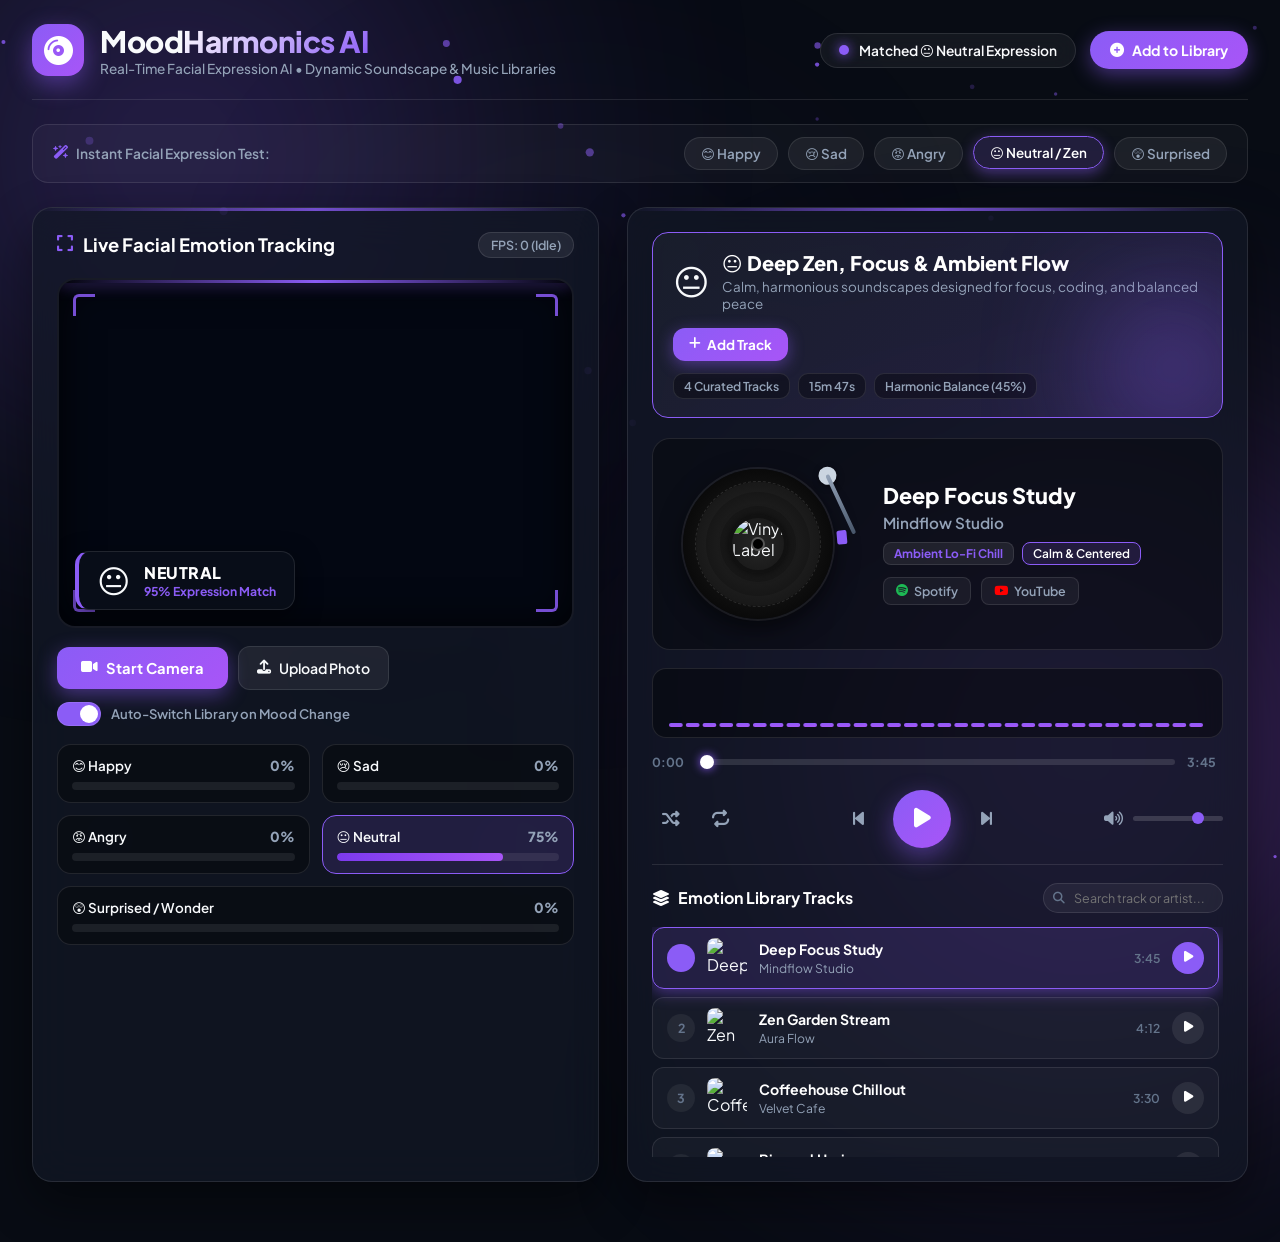
==== commit 4b14062d: "Fix Vercel static asset routing and embed full CSS/JS directly in index.html for guaranteed zero-FOU" ====
--- a/templates/index.html
+++ b/templates/index.html
@@ -18,6 +18,1554 @@
     <!-- Stylesheets with fallbacks for both relative and static URLs -->
     <link rel="stylesheet" href="/static/CSS/style.css">
     <link rel="stylesheet" href="static/CSS/style.css">
+    <!-- Embedded Production Stylesheet for Zero-FOUC & Guaranteed Styling -->
+    <style>
+/* ==========================================================================
+   MoodHarmonics AI - Next-Gen Emotion Music Interface Stylesheet
+   ========================================================================== */
+
+:root {
+    /* Base Theme Variables */
+    --bg-dark: #080c14;
+    --bg-card: rgba(18, 24, 38, 0.72);
+    --bg-card-hover: rgba(26, 35, 54, 0.85);
+    --border-light: rgba(255, 255, 255, 0.1);
+    --border-glow: rgba(99, 102, 241, 0.35);
+    --text-primary: #f8fafc;
+    --text-secondary: #94a3b8;
+    --text-muted: #64748b;
+
+    /* Emotion Aura Default (Neutral) */
+    --mood-color: #8b5cf6;
+    --mood-glow: rgba(139, 92, 246, 0.45);
+    --mood-secondary: #6366f1;
+    --mood-accent-bg: rgba(139, 92, 246, 0.15);
+
+    /* Emotion Palette */
+    --color-happy: #10b981;
+    --color-sad: #38bdf8;
+    --color-angry: #f43f5e;
+    --color-neutral: #8b5cf6;
+    --color-surprised: #ec4899;
+
+    --font-main: 'Plus Jakarta Sans', system-ui, -apple-system, sans-serif;
+    --transition-smooth: all 0.35s cubic-bezier(0.4, 0, 0.2, 1);
+    --border-radius: 20px;
+}
+
+/* Dynamic Emotion Aura Classes for Root */
+body.mood-happy {
+    --mood-color: #10b981;
+    --mood-glow: rgba(16, 185, 129, 0.5);
+    --mood-secondary: #34d399;
+    --mood-accent-bg: rgba(16, 185, 129, 0.16);
+}
+body.mood-sad {
+    --mood-color: #38bdf8;
+    --mood-glow: rgba(56, 189, 248, 0.5);
+    --mood-secondary: #0284c7;
+    --mood-accent-bg: rgba(56, 189, 248, 0.16);
+}
+body.mood-angry {
+    --mood-color: #f43f5e;
+    --mood-glow: rgba(244, 63, 94, 0.55);
+    --mood-secondary: #fb923c;
+    --mood-accent-bg: rgba(244, 63, 94, 0.18);
+}
+body.mood-neutral {
+    --mood-color: #8b5cf6;
+    --mood-glow: rgba(139, 92, 246, 0.45);
+    --mood-secondary: #a855f7;
+    --mood-accent-bg: rgba(139, 92, 246, 0.15);
+}
+body.mood-surprised {
+    --mood-color: #ec4899;
+    --mood-glow: rgba(236, 72, 153, 0.5);
+    --mood-secondary: #06b6d4;
+    --mood-accent-bg: rgba(236, 72, 153, 0.18);
+}
+
+/* Base Reset & Typography */
+* {
+    margin: 0;
+    padding: 0;
+    box-sizing: border-box;
+    font-family: var(--font-main);
+}
+
+body {
+    background: var(--bg-dark);
+    color: var(--text-primary);
+    min-height: 100vh;
+    overflow-x: hidden;
+    position: relative;
+    transition: background 0.6s ease;
+}
+
+/* Background Particle Canvas */
+#particle-canvas {
+    position: fixed;
+    top: 0;
+    left: 0;
+    width: 100vw;
+    height: 100vh;
+    pointer-events: none;
+    z-index: 0;
+}
+
+/* Multi-layer Ambient Glow Spheres */
+.ambient-glow {
+    position: fixed;
+    border-radius: 50%;
+    filter: blur(140px);
+    pointer-events: none;
+    z-index: 0;
+    transition: all 0.8s ease-in-out;
+}
+.glow-orb-1 {
+    top: -120px;
+    left: -100px;
+    width: 550px;
+    height: 550px;
+    background: var(--mood-glow);
+    opacity: 0.6;
+}
+.glow-orb-2 {
+    bottom: -150px;
+    right: -100px;
+    width: 600px;
+    height: 600px;
+    background: var(--mood-secondary);
+    opacity: 0.35;
+}
+.glow-orb-3 {
+    top: 40%;
+    left: 45%;
+    width: 350px;
+    height: 350px;
+    background: var(--mood-glow);
+    opacity: 0.2;
+    transform: translate(-50%, -50%);
+}
+
+/* App Wrapper */
+.app-container {
+    max-width: 1440px;
+    margin: 0 auto;
+    padding: 24px 32px 60px;
+    position: relative;
+    z-index: 1;
+}
+
+/* ==========================================================================
+   Header & Quick Controls
+   ========================================================================== */
+.app-header {
+    display: flex;
+    justify-content: space-between;
+    align-items: center;
+    padding-bottom: 22px;
+    margin-bottom: 24px;
+    border-bottom: 1px solid var(--border-light);
+    flex-wrap: wrap;
+    gap: 16px;
+}
+
+.brand-section {
+    display: flex;
+    align-items: center;
+    gap: 16px;
+}
+
+.brand-logo-wrap {
+    width: 52px;
+    height: 52px;
+    border-radius: 16px;
+    background: linear-gradient(135deg, var(--mood-color), var(--mood-secondary));
+    display: flex;
+    align-items: center;
+    justify-content: center;
+    box-shadow: 0 8px 24px var(--mood-glow);
+    transition: var(--transition-smooth);
+}
+
+.brand-logo-wrap i {
+    font-size: 1.8rem;
+    color: #fff;
+    animation: spinSlow 12s linear infinite;
+}
+
+@keyframes spinSlow {
+    from { transform: rotate(0deg); }
+    to { transform: rotate(360deg); }
+}
+
+.brand-text h1 {
+    font-size: 1.85rem;
+    font-weight: 800;
+    letter-spacing: -0.5px;
+    line-height: 1.2;
+}
+
+.brand-text h1 span {
+    background: linear-gradient(135deg, #fff, var(--mood-color));
+    -webkit-background-clip: text;
+    -webkit-text-fill-color: transparent;
+    transition: var(--transition-smooth);
+}
+
+.brand-text p {
+    font-size: 0.85rem;
+    color: var(--text-secondary);
+    font-weight: 500;
+}
+
+.header-actions {
+    display: flex;
+    align-items: center;
+    gap: 14px;
+    flex-wrap: wrap;
+}
+
+.status-pill {
+    display: flex;
+    align-items: center;
+    gap: 10px;
+    background: rgba(255, 255, 255, 0.05);
+    border: 1px solid var(--border-light);
+    backdrop-filter: blur(12px);
+    padding: 8px 18px;
+    border-radius: 30px;
+    font-size: 0.86rem;
+    font-weight: 600;
+}
+
+.pulse-indicator {
+    width: 10px;
+    height: 10px;
+    border-radius: 50%;
+    background: var(--mood-color);
+    box-shadow: 0 0 12px var(--mood-color);
+    transition: var(--transition-smooth);
+}
+
+.btn-add-library-top {
+    display: flex;
+    align-items: center;
+    gap: 8px;
+    background: linear-gradient(135deg, var(--mood-color), var(--mood-secondary));
+    color: #fff;
+    border: none;
+    padding: 10px 20px;
+    border-radius: 30px;
+    font-weight: 700;
+    font-size: 0.88rem;
+    cursor: pointer;
+    box-shadow: 0 6px 20px var(--mood-glow);
+    transition: var(--transition-smooth);
+}
+
+.btn-add-library-top:hover {
+    transform: translateY(-2px);
+    box-shadow: 0 8px 25px var(--mood-glow);
+}
+
+/* ==========================================================================
+   Facial Expression Quick Test Simulator (Chips Bar)
+   ========================================================================== */
+.simulator-container {
+    background: rgba(255, 255, 255, 0.03);
+    border: 1px solid var(--border-light);
+    border-radius: 16px;
+    padding: 12px 20px;
+    margin-bottom: 24px;
+    display: flex;
+    align-items: center;
+    justify-content: space-between;
+    gap: 16px;
+    flex-wrap: wrap;
+}
+
+.simulator-label {
+    display: flex;
+    align-items: center;
+    gap: 8px;
+    font-size: 0.86rem;
+    font-weight: 600;
+    color: var(--text-secondary);
+}
+
+.simulator-label i {
+    color: var(--mood-color);
+}
+
+.expression-chips {
+    display: flex;
+    align-items: center;
+    gap: 10px;
+    flex-wrap: wrap;
+}
+
+.chip-btn {
+    background: rgba(255, 255, 255, 0.06);
+    border: 1px solid var(--border-light);
+    color: var(--text-secondary);
+    padding: 7px 16px;
+    border-radius: 24px;
+    font-size: 0.84rem;
+    font-weight: 600;
+    cursor: pointer;
+    display: flex;
+    align-items: center;
+    gap: 6px;
+    transition: var(--transition-smooth);
+}
+
+.chip-btn:hover, .chip-btn.active {
+    background: var(--mood-accent-bg);
+    border-color: var(--mood-color);
+    color: #fff;
+    transform: translateY(-1px);
+    box-shadow: 0 4px 14px var(--mood-glow);
+}
+
+/* ==========================================================================
+   Main Grid Layout
+   ========================================================================== */
+.dashboard-grid {
+    display: grid;
+    grid-template-columns: 1.05fr 1.15fr;
+    gap: 28px;
+}
+
+@media (max-width: 1080px) {
+    .dashboard-grid {
+        grid-template-columns: 1fr;
+    }
+}
+
+/* Shared Card Architecture */
+.glass-card {
+    background: var(--bg-card);
+    backdrop-filter: blur(22px);
+    -webkit-backdrop-filter: blur(22px);
+    border: 1px solid var(--border-light);
+    border-radius: var(--border-radius);
+    padding: 24px;
+    box-shadow: 0 20px 48px rgba(0, 0, 0, 0.45);
+    position: relative;
+    overflow: hidden;
+    transition: border-color 0.4s ease, box-shadow 0.4s ease;
+}
+
+.glass-card::before {
+    content: '';
+    position: absolute;
+    top: 0;
+    left: 0;
+    right: 0;
+    height: 3px;
+    background: linear-gradient(90deg, transparent, var(--mood-color), transparent);
+    opacity: 0.8;
+    transition: var(--transition-smooth);
+}
+
+.card-title-bar {
+    display: flex;
+    justify-content: space-between;
+    align-items: center;
+    margin-bottom: 20px;
+}
+
+.card-title-bar h2 {
+    font-size: 1.15rem;
+    font-weight: 700;
+    display: flex;
+    align-items: center;
+    gap: 10px;
+    color: #fff;
+}
+
+.card-title-bar h2 i {
+    color: var(--mood-color);
+    transition: var(--transition-smooth);
+}
+
+.badge-pill {
+    background: rgba(255, 255, 255, 0.08);
+    border: 1px solid var(--border-light);
+    padding: 4px 12px;
+    border-radius: 14px;
+    font-size: 0.78rem;
+    font-weight: 600;
+    color: var(--text-secondary);
+}
+
+/* ==========================================================================
+   Left Panel: Cyberpunk Face Expression Suite
+   ========================================================================== */
+.camera-viewport {
+    position: relative;
+    width: 100%;
+    height: 350px;
+    background: #030712;
+    border-radius: 18px;
+    overflow: hidden;
+    border: 2px solid rgba(255, 255, 255, 0.08);
+    box-shadow: inset 0 0 40px rgba(0, 0, 0, 0.8);
+}
+
+#webcam {
+    width: 100%;
+    height: 100%;
+    object-fit: cover;
+    transform: scaleX(-1);
+    display: block;
+}
+
+#overlay-canvas {
+    position: absolute;
+    top: 0;
+    left: 0;
+    width: 100%;
+    height: 100%;
+    transform: scaleX(-1);
+    pointer-events: none;
+}
+
+/* Cyber Viewfinder Reticle Accents */
+.reticle-corner {
+    position: absolute;
+    width: 22px;
+    height: 22px;
+    border-color: var(--mood-color);
+    border-style: solid;
+    pointer-events: none;
+    transition: var(--transition-smooth);
+    opacity: 0.85;
+}
+.reticle-tl { top: 14px; left: 14px; border-width: 3px 0 0 3px; border-top-left-radius: 6px; }
+.reticle-tr { top: 14px; right: 14px; border-width: 3px 3px 0 0; border-top-right-radius: 6px; }
+.reticle-bl { bottom: 14px; left: 14px; border-width: 0 0 3px 3px; border-bottom-left-radius: 6px; }
+.reticle-br { bottom: 14px; right: 14px; border-width: 0 3px 3px 0; border-bottom-right-radius: 6px; }
+
+.laser-scanline {
+    position: absolute;
+    top: 0;
+    left: 0;
+    width: 100%;
+    height: 3px;
+    background: linear-gradient(90deg, transparent, var(--mood-color), transparent);
+    box-shadow: 0 0 15px var(--mood-color);
+    animation: scanMotion 3.2s infinite ease-in-out;
+    pointer-events: none;
+}
+
+@keyframes scanMotion {
+    0% { top: 2%; opacity: 0.2; }
+    50% { opacity: 1; }
+    100% { top: 96%; opacity: 0.2; }
+}
+
+/* Floating Emotion Telemetry HUD */
+.live-emotion-hud {
+    position: absolute;
+    bottom: 16px;
+    left: 16px;
+    background: rgba(10, 15, 26, 0.88);
+    backdrop-filter: blur(14px);
+    border: 1px solid var(--border-light);
+    border-left: 4px solid var(--mood-color);
+    padding: 8px 18px;
+    border-radius: 14px;
+    display: flex;
+    align-items: center;
+    gap: 14px;
+    box-shadow: 0 8px 24px rgba(0, 0, 0, 0.5);
+    transition: var(--transition-smooth);
+}
+
+.hud-emoji-box {
+    font-size: 2rem;
+    animation: gentleBounce 2s infinite ease-in-out;
+}
+
+@keyframes gentleBounce {
+    0%, 100% { transform: scale(1); }
+    50% { transform: scale(1.15); }
+}
+
+.hud-details {
+    display: flex;
+    flex-direction: column;
+}
+
+.hud-emotion-title {
+    font-size: 1rem;
+    font-weight: 800;
+    letter-spacing: 0.5px;
+    color: #fff;
+    text-transform: uppercase;
+}
+
+.hud-confidence-tag {
+    font-size: 0.76rem;
+    color: var(--mood-color);
+    font-weight: 700;
+}
+
+/* Camera Controls Bar */
+.camera-controls-bar {
+    display: flex;
+    justify-content: space-between;
+    align-items: center;
+    margin: 18px 0;
+    gap: 12px;
+    flex-wrap: wrap;
+}
+
+.camera-btn-group {
+    display: flex;
+    align-items: center;
+    gap: 10px;
+}
+
+.btn-primary-action {
+    background: linear-gradient(135deg, var(--mood-color), var(--mood-secondary));
+    color: #fff;
+    border: none;
+    padding: 12px 24px;
+    border-radius: 12px;
+    font-weight: 700;
+    font-size: 0.92rem;
+    cursor: pointer;
+    display: flex;
+    align-items: center;
+    gap: 8px;
+    box-shadow: 0 6px 20px var(--mood-glow);
+    transition: var(--transition-smooth);
+}
+
+.btn-primary-action:hover {
+    transform: translateY(-2px);
+    box-shadow: 0 8px 26px var(--mood-glow);
+}
+
+.btn-secondary-action {
+    background: rgba(255, 255, 255, 0.07);
+    color: var(--text-primary);
+    border: 1px solid var(--border-light);
+    padding: 12px 18px;
+    border-radius: 12px;
+    font-weight: 600;
+    font-size: 0.88rem;
+    cursor: pointer;
+    display: flex;
+    align-items: center;
+    gap: 8px;
+    transition: var(--transition-smooth);
+}
+
+.btn-secondary-action:hover {
+    background: rgba(255, 255, 255, 0.12);
+    border-color: rgba(255, 255, 255, 0.2);
+}
+
+.switch-toggle-wrap {
+    display: flex;
+    align-items: center;
+    gap: 10px;
+    font-size: 0.82rem;
+    color: var(--text-secondary);
+    font-weight: 600;
+}
+
+/* Modern Toggle Switch */
+.switch-control {
+    position: relative;
+    display: inline-block;
+    width: 44px;
+    height: 24px;
+}
+.switch-control input { opacity: 0; width: 0; height: 0; }
+.switch-slider {
+    position: absolute;
+    cursor: pointer;
+    inset: 0;
+    background-color: rgba(255, 255, 255, 0.12);
+    transition: .35s;
+    border-radius: 34px;
+    border: 1px solid var(--border-light);
+}
+.switch-slider:before {
+    position: absolute;
+    content: "";
+    height: 18px;
+    width: 18px;
+    left: 2px;
+    bottom: 2px;
+    background-color: white;
+    transition: .35s;
+    border-radius: 50%;
+}
+input:checked + .switch-slider {
+    background-color: var(--mood-color);
+}
+input:checked + .switch-slider:before {
+    transform: translateX(20px);
+}
+
+/* Real-Time Facial Expression Telemetry Meters */
+.telemetry-grid {
+    display: grid;
+    grid-template-columns: repeat(2, 1fr);
+    gap: 12px;
+    margin-top: 14px;
+}
+
+.meter-card {
+    background: rgba(0, 0, 0, 0.35);
+    border: 1px solid var(--border-light);
+    border-radius: 14px;
+    padding: 12px 14px;
+    transition: var(--transition-smooth);
+}
+
+.meter-card.active-meter {
+    border-color: var(--mood-color);
+    background: var(--mood-accent-bg);
+}
+
+.meter-header {
+    display: flex;
+    justify-content: space-between;
+    align-items: center;
+    font-size: 0.84rem;
+    font-weight: 600;
+    margin-bottom: 8px;
+}
+
+.meter-title {
+    display: flex;
+    align-items: center;
+    gap: 6px;
+}
+
+.meter-pct {
+    font-weight: 800;
+    font-size: 0.86rem;
+    color: var(--text-secondary);
+}
+
+.progress-track {
+    height: 8px;
+    background: rgba(255, 255, 255, 0.08);
+    border-radius: 8px;
+    overflow: hidden;
+}
+
+.progress-fill {
+    height: 100%;
+    width: 0%;
+    border-radius: 8px;
+    transition: width 0.35s ease;
+}
+
+.fill-happy { background: linear-gradient(90deg, #10b981, #34d399); }
+.fill-sad { background: linear-gradient(90deg, #0284c7, #38bdf8); }
+.fill-angry { background: linear-gradient(90deg, #e11d48, #fb923c); }
+.fill-neutral { background: linear-gradient(90deg, #7c3aed, #a855f7); }
+.fill-surprised { background: linear-gradient(90deg, #db2777, #f472b6); }
+
+/* ==========================================================================
+   Right Panel: Lively Emotion Library & Audio Showcase
+   ========================================================================== */
+
+/* Active Mood Library Banner */
+.library-hero-banner {
+    background: linear-gradient(135deg, rgba(255, 255, 255, 0.04), var(--mood-accent-bg));
+    border: 1px solid var(--mood-color);
+    border-radius: 16px;
+    padding: 18px 20px;
+    margin-bottom: 20px;
+    position: relative;
+    overflow: hidden;
+    transition: var(--transition-smooth);
+}
+
+.library-hero-banner::after {
+    content: '';
+    position: absolute;
+    right: -20px;
+    bottom: -20px;
+    width: 140px;
+    height: 140px;
+    background: var(--mood-glow);
+    filter: blur(60px);
+    pointer-events: none;
+    border-radius: 50%;
+}
+
+.library-banner-header {
+    display: flex;
+    justify-content: space-between;
+    align-items: flex-start;
+    gap: 16px;
+    flex-wrap: wrap;
+    margin-bottom: 12px;
+}
+
+.library-identity {
+    display: flex;
+    align-items: center;
+    gap: 12px;
+}
+
+.library-emoji-badge {
+    font-size: 2.2rem;
+    line-height: 1;
+}
+
+.library-titles h3 {
+    font-size: 1.25rem;
+    font-weight: 800;
+    color: #fff;
+    line-height: 1.2;
+}
+
+.library-titles p {
+    font-size: 0.84rem;
+    color: var(--text-secondary);
+    margin-top: 3px;
+}
+
+.btn-add-track-modal {
+    background: linear-gradient(135deg, var(--mood-color), var(--mood-secondary));
+    color: #fff;
+    border: none;
+    padding: 8px 16px;
+    border-radius: 12px;
+    font-weight: 700;
+    font-size: 0.84rem;
+    cursor: pointer;
+    display: flex;
+    align-items: center;
+    gap: 6px;
+    box-shadow: 0 4px 16px var(--mood-glow);
+    transition: var(--transition-smooth);
+    white-space: nowrap;
+}
+
+.btn-add-track-modal:hover {
+    transform: translateY(-2px);
+    box-shadow: 0 6px 20px var(--mood-glow);
+}
+
+.library-meta-chips {
+    display: flex;
+    align-items: center;
+    gap: 8px;
+    flex-wrap: wrap;
+}
+
+.meta-chip {
+    background: rgba(0, 0, 0, 0.35);
+    border: 1px solid var(--border-light);
+    padding: 4px 10px;
+    border-radius: 10px;
+    font-size: 0.76rem;
+    font-weight: 600;
+    color: var(--text-secondary);
+    display: flex;
+    align-items: center;
+    gap: 5px;
+}
+
+.meta-chip i {
+    color: var(--mood-color);
+}
+
+/* Lively Turntable & Now-Playing Box */
+.now-playing-stage {
+    display: grid;
+    grid-template-columns: 190px 1fr;
+    gap: 20px;
+    background: rgba(0, 0, 0, 0.35);
+    border: 1px solid var(--border-light);
+    border-radius: 18px;
+    padding: 20px;
+    margin-bottom: 18px;
+    align-items: center;
+    position: relative;
+    overflow: hidden;
+}
+
+/* 3D Vinyl Turntable System */
+.turntable-assembly {
+    position: relative;
+    width: 170px;
+    height: 170px;
+    display: flex;
+    align-items: center;
+    justify-content: center;
+}
+
+.vinyl-disc {
+    width: 150px;
+    height: 150px;
+    border-radius: 50%;
+    background: radial-gradient(circle, #262626 0%, #171717 35%, #0a0a0a 70%, #000 100%);
+    box-shadow: 0 0 0 2px rgba(255, 255, 255, 0.08), 0 8px 24px rgba(0,0,0,0.6);
+    position: relative;
+    display: flex;
+    align-items: center;
+    justify-content: center;
+    transition: transform 0.3s ease;
+}
+
+/* Vinyl Grooves */
+.vinyl-disc::before {
+    content: '';
+    position: absolute;
+    inset: 12px;
+    border-radius: 50%;
+    border: 1px dashed rgba(255, 255, 255, 0.12);
+    box-shadow: inset 0 0 0 10px rgba(255,255,255,0.02), inset 0 0 0 24px rgba(255,255,255,0.02);
+}
+
+.vinyl-label-center {
+    width: 58px;
+    height: 58px;
+    border-radius: 50%;
+    overflow: hidden;
+    position: relative;
+    border: 3px solid #111;
+    z-index: 2;
+    box-shadow: 0 0 10px rgba(0,0,0,0.8);
+}
+
+.vinyl-label-center img {
+    width: 100%;
+    height: 100%;
+    object-fit: cover;
+}
+
+.vinyl-label-center::after {
+    content: '';
+    position: absolute;
+    top: 50%;
+    left: 50%;
+    width: 10px;
+    height: 10px;
+    background: #000;
+    border: 2px solid #555;
+    border-radius: 50%;
+    transform: translate(-50%, -50%);
+}
+
+/* Vinyl Spin when Playing */
+.is-playing .vinyl-disc {
+    animation: vinylSpin 3.5s linear infinite;
+}
+
+@keyframes vinylSpin {
+    from { transform: rotate(0deg); }
+    to { transform: rotate(360deg); }
+}
+
+/* Tonearm */
+.tonearm {
+    position: absolute;
+    top: 8px;
+    right: 6px;
+    width: 45px;
+    height: 80px;
+    pointer-events: none;
+    transform-origin: 35px 10px;
+    transform: rotate(-25deg);
+    transition: transform 0.6s cubic-bezier(0.34, 1.56, 0.64, 1);
+    z-index: 5;
+}
+
+.tonearm-base {
+    position: absolute;
+    top: 0;
+    right: 0;
+    width: 18px;
+    height: 18px;
+    border-radius: 50%;
+    background: #cbd5e1;
+    box-shadow: 0 2px 6px rgba(0,0,0,0.5);
+}
+
+.tonearm-stick {
+    position: absolute;
+    top: 8px;
+    right: 7px;
+    width: 4px;
+    height: 65px;
+    background: linear-gradient(to bottom, #94a3b8, #475569);
+    border-radius: 2px;
+}
+
+.tonearm-head {
+    position: absolute;
+    bottom: 2px;
+    left: 18px;
+    width: 10px;
+    height: 14px;
+    background: var(--mood-color);
+    border-radius: 2px;
+    transform: rotate(20deg);
+}
+
+.is-playing .tonearm {
+    transform: rotate(18deg);
+}
+
+/* Track Metadata Details */
+.track-meta-display {
+    display: flex;
+    flex-direction: column;
+    justify-content: center;
+}
+
+.track-meta-display h3 {
+    font-size: 1.35rem;
+    font-weight: 800;
+    color: #fff;
+    margin-bottom: 4px;
+    line-height: 1.25;
+}
+
+.track-meta-display .artist-text {
+    font-size: 0.95rem;
+    color: var(--text-secondary);
+    font-weight: 600;
+    margin-bottom: 10px;
+}
+
+.track-tags-row {
+    display: flex;
+    align-items: center;
+    gap: 8px;
+    flex-wrap: wrap;
+    margin-bottom: 12px;
+}
+
+.tag-genre-pill {
+    background: rgba(255, 255, 255, 0.08);
+    color: var(--mood-color);
+    font-weight: 700;
+    font-size: 0.74rem;
+    padding: 3px 10px;
+    border-radius: 8px;
+    border: 1px solid var(--border-light);
+}
+
+.tag-mood-pill {
+    background: var(--mood-accent-bg);
+    color: #fff;
+    font-weight: 600;
+    font-size: 0.74rem;
+    padding: 3px 10px;
+    border-radius: 8px;
+    border: 1px solid var(--mood-color);
+}
+
+.external-actions-row {
+    display: flex;
+    align-items: center;
+    gap: 10px;
+}
+
+.btn-external-link {
+    background: rgba(255, 255, 255, 0.05);
+    border: 1px solid var(--border-light);
+    color: var(--text-secondary);
+    padding: 5px 12px;
+    border-radius: 8px;
+    font-size: 0.78rem;
+    font-weight: 600;
+    text-decoration: none;
+    display: flex;
+    align-items: center;
+    gap: 6px;
+    transition: var(--transition-smooth);
+}
+
+.btn-external-link:hover {
+    background: rgba(255, 255, 255, 0.12);
+    color: #fff;
+}
+
+/* ==========================================================================
+   Real-Time Audio Spectrum Visualizer
+   ========================================================================== */
+.visualizer-card {
+    background: rgba(0, 0, 0, 0.4);
+    border: 1px solid var(--border-light);
+    border-radius: 14px;
+    padding: 10px 16px;
+    margin-bottom: 16px;
+    position: relative;
+}
+
+#spectrum-canvas {
+    width: 100%;
+    height: 48px;
+    display: block;
+}
+
+/* ==========================================================================
+   Audio Deck & Timeline Seeker
+   ========================================================================== */
+.timeline-deck {
+    margin-bottom: 16px;
+}
+
+.seeker-row {
+    display: flex;
+    align-items: center;
+    gap: 12px;
+}
+
+.time-stamp {
+    font-size: 0.78rem;
+    font-weight: 700;
+    color: var(--text-muted);
+    min-width: 36px;
+}
+
+.time-stamp.active {
+    color: var(--text-secondary);
+}
+
+.seek-range {
+    flex: 1;
+    -webkit-appearance: none;
+    height: 6px;
+    border-radius: 6px;
+    background: rgba(255, 255, 255, 0.12);
+    outline: none;
+    cursor: pointer;
+    transition: var(--transition-smooth);
+}
+
+.seek-range::-webkit-slider-thumb {
+    -webkit-appearance: none;
+    width: 14px;
+    height: 14px;
+    border-radius: 50%;
+    background: #fff;
+    box-shadow: 0 0 10px var(--mood-color);
+    cursor: pointer;
+    transition: transform 0.1s ease;
+}
+
+.seek-range::-webkit-slider-thumb:hover {
+    transform: scale(1.3);
+}
+
+/* Playback Control Buttons */
+.playback-controls {
+    display: flex;
+    align-items: center;
+    justify-content: space-between;
+    padding: 4px 0 16px;
+    border-bottom: 1px solid var(--border-light);
+    margin-bottom: 18px;
+    flex-wrap: wrap;
+    gap: 14px;
+}
+
+.control-left-options {
+    display: flex;
+    align-items: center;
+    gap: 12px;
+}
+
+.center-play-group {
+    display: flex;
+    align-items: center;
+    gap: 16px;
+}
+
+.btn-ctrl {
+    background: transparent;
+    border: none;
+    color: var(--text-secondary);
+    font-size: 1.1rem;
+    cursor: pointer;
+    width: 38px;
+    height: 38px;
+    border-radius: 50%;
+    display: flex;
+    align-items: center;
+    justify-content: center;
+    transition: var(--transition-smooth);
+}
+
+.btn-ctrl:hover {
+    color: #fff;
+    background: rgba(255, 255, 255, 0.08);
+}
+
+.btn-ctrl.active-ctrl {
+    color: var(--mood-color);
+}
+
+.btn-play-hero {
+    width: 58px;
+    height: 58px;
+    border-radius: 50%;
+    background: linear-gradient(135deg, var(--mood-color), var(--mood-secondary));
+    color: #fff;
+    font-size: 1.4rem;
+    border: none;
+    cursor: pointer;
+    display: flex;
+    align-items: center;
+    justify-content: center;
+    box-shadow: 0 8px 24px var(--mood-glow);
+    transition: var(--transition-smooth);
+}
+
+.btn-play-hero:hover {
+    transform: scale(1.08);
+    box-shadow: 0 10px 30px var(--mood-glow);
+}
+
+.volume-deck {
+    display: flex;
+    align-items: center;
+    gap: 10px;
+    color: var(--text-secondary);
+}
+
+.volume-deck i {
+    cursor: pointer;
+    font-size: 0.95rem;
+}
+
+.volume-deck input[type="range"] {
+    width: 90px;
+    -webkit-appearance: none;
+    height: 5px;
+    border-radius: 5px;
+    background: rgba(255, 255, 255, 0.15);
+    outline: none;
+    cursor: pointer;
+}
+
+.volume-deck input[type="range"]::-webkit-slider-thumb {
+    -webkit-appearance: none;
+    width: 12px;
+    height: 12px;
+    border-radius: 50%;
+    background: var(--mood-color);
+    cursor: pointer;
+}
+
+/* ==========================================================================
+   Dynamic Playlist & Tracklist System
+   ========================================================================== */
+.playlist-header-row {
+    display: flex;
+    justify-content: space-between;
+    align-items: center;
+    margin-bottom: 14px;
+}
+
+.playlist-header-row h3 {
+    font-size: 1rem;
+    font-weight: 700;
+    display: flex;
+    align-items: center;
+    gap: 8px;
+    color: #fff;
+}
+
+.library-search-box {
+    position: relative;
+    width: 180px;
+}
+
+.library-search-box input {
+    width: 100%;
+    background: rgba(255, 255, 255, 0.05);
+    border: 1px solid var(--border-light);
+    border-radius: 20px;
+    padding: 6px 12px 6px 30px;
+    color: #fff;
+    font-size: 0.78rem;
+    outline: none;
+    transition: var(--transition-smooth);
+}
+
+.library-search-box input:focus {
+    border-color: var(--mood-color);
+    background: rgba(255, 255, 255, 0.08);
+}
+
+.library-search-box i {
+    position: absolute;
+    left: 10px;
+    top: 50%;
+    transform: translateY(-50%);
+    font-size: 0.74rem;
+    color: var(--text-muted);
+}
+
+.tracklist-container {
+    list-style: none;
+    display: flex;
+    flex-direction: column;
+    gap: 8px;
+    max-height: 230px;
+    overflow-y: auto;
+    padding-right: 4px;
+}
+
+/* Custom Sleek Scrollbar */
+.tracklist-container::-webkit-scrollbar {
+    width: 5px;
+}
+.tracklist-container::-webkit-scrollbar-thumb {
+    background: rgba(255, 255, 255, 0.15);
+    border-radius: 10px;
+}
+.tracklist-container::-webkit-scrollbar-thumb:hover {
+    background: var(--mood-color);
+}
+
+.track-item {
+    background: rgba(255, 255, 255, 0.03);
+    border: 1px solid var(--border-light);
+    border-radius: 12px;
+    padding: 10px 14px;
+    display: flex;
+    align-items: center;
+    justify-content: space-between;
+    gap: 12px;
+    cursor: pointer;
+    transition: var(--transition-smooth);
+}
+
+.track-item:hover {
+    background: rgba(255, 255, 255, 0.07);
+    border-color: rgba(255, 255, 255, 0.2);
+    transform: translateX(4px);
+}
+
+.track-item.active-track {
+    background: var(--mood-accent-bg);
+    border-color: var(--mood-color);
+    box-shadow: 0 4px 16px var(--mood-glow);
+}
+
+.track-left-group {
+    display: flex;
+    align-items: center;
+    gap: 12px;
+    min-width: 0;
+}
+
+.track-index-icon {
+    width: 28px;
+    height: 28px;
+    border-radius: 50%;
+    background: rgba(255, 255, 255, 0.06);
+    display: flex;
+    align-items: center;
+    justify-content: center;
+    font-size: 0.78rem;
+    font-weight: 700;
+    color: var(--text-muted);
+    flex-shrink: 0;
+}
+
+.active-track .track-index-icon {
+    background: var(--mood-color);
+    color: #fff;
+}
+
+.track-thumb-img {
+    width: 40px;
+    height: 40px;
+    border-radius: 8px;
+    object-fit: cover;
+    flex-shrink: 0;
+}
+
+.track-text-details {
+    min-width: 0;
+}
+
+.track-title-line {
+    font-size: 0.88rem;
+    font-weight: 700;
+    color: #fff;
+    white-space: nowrap;
+    overflow: hidden;
+    text-overflow: ellipsis;
+}
+
+.track-sub-line {
+    font-size: 0.76rem;
+    color: var(--text-secondary);
+    display: flex;
+    align-items: center;
+    gap: 8px;
+    margin-top: 2px;
+}
+
+.user-added-tag {
+    background: rgba(16, 185, 129, 0.2);
+    color: #34d399;
+    font-size: 0.68rem;
+    padding: 1px 6px;
+    border-radius: 4px;
+    font-weight: 700;
+}
+
+.track-right-group {
+    display: flex;
+    align-items: center;
+    gap: 12px;
+    flex-shrink: 0;
+}
+
+.track-duration-text {
+    font-size: 0.76rem;
+    color: var(--text-muted);
+    font-weight: 600;
+}
+
+.btn-track-play {
+    width: 32px;
+    height: 32px;
+    border-radius: 50%;
+    background: rgba(255, 255, 255, 0.08);
+    border: none;
+    color: #fff;
+    display: flex;
+    align-items: center;
+    justify-content: center;
+    font-size: 0.78rem;
+    cursor: pointer;
+    transition: var(--transition-smooth);
+}
+
+.track-item:hover .btn-track-play, .active-track .btn-track-play {
+    background: var(--mood-color);
+    color: #fff;
+}
+
+/* ==========================================================================
+   Add Track to Library Modal
+   ========================================================================== */
+.modal-overlay {
+    position: fixed;
+    inset: 0;
+    background: rgba(4, 7, 14, 0.85);
+    backdrop-filter: blur(16px);
+    -webkit-backdrop-filter: blur(16px);
+    z-index: 1000;
+    display: flex;
+    align-items: center;
+    justify-content: center;
+    padding: 20px;
+    opacity: 0;
+    pointer-events: none;
+    transition: opacity 0.3s ease;
+}
+
+.modal-overlay.open {
+    opacity: 1;
+    pointer-events: auto;
+}
+
+.modal-dialog {
+    background: #0f172a;
+    border: 1px solid var(--border-light);
+    border-top: 4px solid var(--mood-color);
+    border-radius: 20px;
+    width: 100%;
+    max-width: 520px;
+    padding: 28px;
+    box-shadow: 0 24px 60px rgba(0, 0, 0, 0.7);
+    transform: scale(0.92);
+    transition: transform 0.3s cubic-bezier(0.34, 1.56, 0.64, 1);
+}
+
+.modal-overlay.open .modal-dialog {
+    transform: scale(1);
+}
+
+.modal-header {
+    display: flex;
+    justify-content: space-between;
+    align-items: center;
+    margin-bottom: 20px;
+}
+
+.modal-header h3 {
+    font-size: 1.25rem;
+    font-weight: 800;
+    color: #fff;
+    display: flex;
+    align-items: center;
+    gap: 10px;
+}
+
+.btn-close-modal {
+    background: transparent;
+    border: none;
+    color: var(--text-muted);
+    font-size: 1.2rem;
+    cursor: pointer;
+    transition: var(--transition-smooth);
+}
+
+.btn-close-modal:hover {
+    color: #fff;
+}
+
+.modal-form {
+    display: flex;
+    flex-direction: column;
+    gap: 16px;
+}
+
+.form-field-group {
+    display: flex;
+    flex-direction: column;
+    gap: 6px;
+}
+
+.form-field-group label {
+    font-size: 0.82rem;
+    font-weight: 700;
+    color: var(--text-secondary);
+}
+
+.form-control-input, .form-control-select {
+    background: rgba(255, 255, 255, 0.05);
+    border: 1px solid var(--border-light);
+    border-radius: 10px;
+    padding: 10px 14px;
+    color: #fff;
+    font-size: 0.88rem;
+    outline: none;
+    transition: var(--transition-smooth);
+}
+
+.form-control-input:focus, .form-control-select:focus {
+    border-color: var(--mood-color);
+    background: rgba(255, 255, 255, 0.08);
+}
+
+.form-control-select option {
+    background: #0f172a;
+    color: #fff;
+}
+
+.preset-samples-box {
+    background: rgba(255, 255, 255, 0.03);
+    border: 1px dashed var(--border-light);
+    border-radius: 10px;
+    padding: 10px 12px;
+}
+
+.preset-samples-box p {
+    font-size: 0.74rem;
+    color: var(--text-muted);
+    margin-bottom: 8px;
+}
+
+.preset-chips-row {
+    display: flex;
+    gap: 6px;
+    flex-wrap: wrap;
+}
+
+.btn-preset-chip {
+    background: rgba(255, 255, 255, 0.06);
+    border: 1px solid var(--border-light);
+    color: var(--text-secondary);
+    padding: 4px 10px;
+    border-radius: 12px;
+    font-size: 0.74rem;
+    cursor: pointer;
+    transition: var(--transition-smooth);
+}
+
+.btn-preset-chip:hover {
+    background: var(--mood-accent-bg);
+    border-color: var(--mood-color);
+    color: #fff;
+}
+
+.btn-submit-track {
+    background: linear-gradient(135deg, var(--mood-color), var(--mood-secondary));
+    color: #fff;
+    border: none;
+    padding: 12px 20px;
+    border-radius: 12px;
+    font-weight: 800;
+    font-size: 0.95rem;
+    cursor: pointer;
+    display: flex;
+    align-items: center;
+    justify-content: center;
+    gap: 8px;
+    margin-top: 6px;
+    box-shadow: 0 6px 20px var(--mood-glow);
+    transition: var(--transition-smooth);
+}
+
+.btn-submit-track:hover {
+    transform: translateY(-2px);
+    box-shadow: 0 8px 25px var(--mood-glow);
+}
+
+/* ==========================================================================
+   Toast Notification System
+   ========================================================================== */
+.toast-notice {
+    position: fixed;
+    bottom: 24px;
+    right: 24px;
+    background: #0f172a;
+    border: 1px solid var(--border-light);
+    border-left: 4px solid var(--mood-color);
+    padding: 14px 20px;
+    border-radius: 14px;
+    box-shadow: 0 12px 30px rgba(0, 0, 0, 0.6);
+    z-index: 2000;
+    display: flex;
+    align-items: center;
+    gap: 12px;
+    font-size: 0.88rem;
+    font-weight: 600;
+    color: #fff;
+    transform: translateY(100px);
+    opacity: 0;
+    transition: transform 0.35s ease, opacity 0.35s ease;
+}
+
+.toast-notice.show {
+    transform: translateY(0);
+    opacity: 1;
+}
+
+.toast-notice i {
+    color: var(--mood-color);
+    font-size: 1.1rem;
+}
+
+    </style>
 </head>
 <body class="mood-neutral">
 
@@ -417,5 +1965,1227 @@
     <!-- Scripts with fallback for both relative and static URLs -->
     <script src="/static/JS/app.js"></script>
     <script src="static/JS/app.js"></script>
+    <!-- Embedded Production Scripts for 100% Guaranteed Execution on Serverless -->
+    <script>
+/**
+ * MoodHarmonics AI - Next-Gen Lively Emotion Music Engine & Visualizer
+ * Real-time Facial Expression Telemetry, Dynamic Libraries & Audio Spectrum Visualizer
+ */
+
+// ==========================================================================
+// 1. Emotion Configuration & Theme Palettes
+// ==========================================================================
+const EMOTION_CONFIG = {
+    happy: {
+        color: '#10b981',
+        secondary: '#34d399',
+        emoji: '😊',
+        label: 'Happy',
+        name: 'Euphoric Pop & Uplifting Grooves',
+        tagline: 'Radiant tracks carefully selected for high vibrations and cheerful energy',
+        energy: 'High Vibrational Energy (92%)',
+        avgDuration: '15m 10s',
+        particleType: 'stars'
+    },
+    sad: {
+        color: '#38bdf8',
+        secondary: '#0284c7',
+        emoji: '😢',
+        label: 'Sad',
+        name: 'Melancholic Strings & Healing Lo-Fi',
+        tagline: 'Deep, restorative acoustic harmonies to soothe, comfort, and heal your heart',
+        energy: 'Gentle Soothing Flow (32%)',
+        avgDuration: '16m 04s',
+        particleType: 'rain'
+    },
+    angry: {
+        color: '#f43f5e',
+        secondary: '#fb923c',
+        emoji: '😡',
+        label: 'Angry',
+        name: 'Adrenaline Surge & High-Octane Rock',
+        tagline: 'Thunderous riffs and driving beats designed for cathartic power workouts',
+        energy: 'Peak Athletic Power (98%)',
+        avgDuration: '14m 50s',
+        particleType: 'sparks'
+    },
+    neutral: {
+        color: '#8b5cf6',
+        secondary: '#a855f7',
+        emoji: '😐',
+        label: 'Neutral',
+        name: 'Deep Zen, Focus & Ambient Flow',
+        tagline: 'Calm, harmonious soundscapes designed for focus, coding, and balanced peace',
+        energy: 'Harmonic Balance (45%)',
+        avgDuration: '15m 47s',
+        particleType: 'zen'
+    },
+    surprised: {
+        color: '#ec4899',
+        secondary: '#06b6d4',
+        emoji: '😲',
+        label: 'Surprised',
+        name: 'Cosmic Synthwave & Electric Wonder',
+        tagline: 'Stunning auditory adventures filled with future bass and unexpected surprises',
+        energy: 'Electrified Wonder (88%)',
+        avgDuration: '11m 30s',
+        particleType: 'pulse'
+    }
+};
+
+// Default Curated Music Libraries
+const DEFAULT_LIBRARIES = {
+    happy: [
+        {
+            id: "h1",
+            title: "Sunburst Groove",
+            artist: "Upbeat Acoustic Collective",
+            genre: "Pop / Dance",
+            mood: "Energizing & Cheerful",
+            duration: "3:42",
+            energy: "92%",
+            url: "https://www.soundhelix.com/examples/mp3/SoundHelix-Song-1.mp3",
+            cover: "https://images.unsplash.com/photo-1514525253161-7a46d19cd819?w=400&q=80"
+        },
+        {
+            id: "h2",
+            title: "Summer Horizon",
+            artist: "Neon Waves",
+            genre: "Electro Tropical",
+            mood: "Uplifting & Euphoric",
+            duration: "4:15",
+            energy: "88%",
+            url: "https://www.soundhelix.com/examples/mp3/SoundHelix-Song-2.mp3",
+            cover: "https://images.unsplash.com/photo-1492684223066-81342ee5ff30?w=400&q=80"
+        },
+        {
+            id: "h3",
+            title: "Golden Hour Joy",
+            artist: "Solaris Beats",
+            genre: "Nu-Disco / Funk",
+            mood: "Vibrant Sunshine",
+            duration: "3:18",
+            energy: "95%",
+            url: "https://www.soundhelix.com/examples/mp3/SoundHelix-Song-6.mp3",
+            cover: "https://images.unsplash.com/photo-1507525428034-b723cf961d3e?w=400&q=80"
+        },
+        {
+            id: "h4",
+            title: "Electric Euphoria",
+            artist: "Prism Daylight",
+            genre: "Melodic House",
+            mood: "Pure Radiance",
+            duration: "3:55",
+            energy: "90%",
+            url: "https://www.soundhelix.com/examples/mp3/SoundHelix-Song-7.mp3",
+            cover: "https://images.unsplash.com/photo-1470225620780-dba8ba36b745?w=400&q=80"
+        }
+    ],
+    sad: [
+        {
+            id: "s1",
+            title: "Midnight Reflections",
+            artist: "Nocturne Strings",
+            genre: "Acoustic Piano & Cello",
+            mood: "Comforting & Healing",
+            duration: "4:32",
+            energy: "35%",
+            url: "https://www.soundhelix.com/examples/mp3/SoundHelix-Song-3.mp3",
+            cover: "https://images.unsplash.com/photo-1518709268805-4e9042af9f23?w=400&q=80"
+        },
+        {
+            id: "s2",
+            title: "Rain on Windowpane",
+            artist: "Quiet Solitude",
+            genre: "Lo-Fi Melancholy",
+            mood: "Reflective & Soothing",
+            duration: "3:50",
+            energy: "28%",
+            url: "https://www.soundhelix.com/examples/mp3/SoundHelix-Song-4.mp3",
+            cover: "https://images.unsplash.com/photo-1515694346937-94d85e41e6f0?w=400&q=80"
+        },
+        {
+            id: "s3",
+            title: "Autumn Leaves Falling",
+            artist: "Acoustic Whispers",
+            genre: "Solo Fingerstyle Guitar",
+            mood: "Gentle Emotional Release",
+            duration: "3:24",
+            energy: "30%",
+            url: "https://www.soundhelix.com/examples/mp3/SoundHelix-Song-5.mp3",
+            cover: "https://images.unsplash.com/photo-1507525428034-b723cf961d3e?w=400&q=80"
+        },
+        {
+            id: "s4",
+            title: "Distant Lighthouse",
+            artist: "Subtle Echoes",
+            genre: "Ambient Neo-Classical",
+            mood: "Peaceful Catharsis",
+            duration: "4:08",
+            energy: "25%",
+            url: "https://www.soundhelix.com/examples/mp3/SoundHelix-Song-11.mp3",
+            cover: "https://images.unsplash.com/photo-1519681393784-d120267933ba?w=400&q=80"
+        }
+    ],
+    angry: [
+        {
+            id: "a1",
+            title: "Adrenaline Discharge",
+            artist: "Apex Cyber",
+            genre: "Rock / Industrial Metal",
+            mood: "Cathartic & Intense",
+            duration: "3:29",
+            energy: "98%",
+            url: "https://www.soundhelix.com/examples/mp3/SoundHelix-Song-8.mp3",
+            cover: "https://images.unsplash.com/photo-1509198397868-475647b2a1e5?w=400&q=80"
+        },
+        {
+            id: "a2",
+            title: "Cyber Kinetic",
+            artist: "Overdrive Syndicate",
+            genre: "Bass Heavy D&B",
+            mood: "Fast Tempo De-stress",
+            duration: "4:02",
+            energy: "96%",
+            url: "https://www.soundhelix.com/examples/mp3/SoundHelix-Song-9.mp3",
+            cover: "https://images.unsplash.com/photo-1511671782779-c97d3d27a1d4?w=400&q=80"
+        },
+        {
+            id: "a3",
+            title: "Overdrive Ignition",
+            artist: "Valkyrie Distortion",
+            genre: "Hard Rock Synth",
+            mood: "Power Release",
+            duration: "3:44",
+            energy: "94%",
+            url: "https://www.soundhelix.com/examples/mp3/SoundHelix-Song-13.mp3",
+            cover: "https://images.unsplash.com/photo-1498038432885-c6f3f1b912ee?w=400&q=80"
+        },
+        {
+            id: "a4",
+            title: "Thunder Storm Strike",
+            artist: "Riot Core",
+            genre: "Electronic Rock",
+            mood: "Fierce Motivation",
+            duration: "3:35",
+            energy: "97%",
+            url: "https://www.soundhelix.com/examples/mp3/SoundHelix-Song-14.mp3",
+            cover: "https://images.unsplash.com/photo-1516450360452-9312f5e86fc7?w=400&q=80"
+        }
+    ],
+    neutral: [
+        {
+            id: "n1",
+            title: "Deep Focus Study",
+            artist: "Mindflow Studio",
+            genre: "Ambient Lo-Fi Chill",
+            mood: "Calm & Centered",
+            duration: "3:45",
+            energy: "45%",
+            url: "https://www.soundhelix.com/examples/mp3/SoundHelix-Song-10.mp3",
+            cover: "https://images.unsplash.com/photo-1470225620780-dba8ba36b745?w=400&q=80"
+        },
+        {
+            id: "n2",
+            title: "Zen Garden Stream",
+            artist: "Aura Flow",
+            genre: "Neo-Classical Ambient",
+            mood: "Balanced Mindfulness",
+            duration: "4:12",
+            energy: "40%",
+            url: "https://www.soundhelix.com/examples/mp3/SoundHelix-Song-12.mp3",
+            cover: "https://images.unsplash.com/photo-1447752875215-b2761acb3c5d?w=400&q=80"
+        },
+        {
+            id: "n3",
+            title: "Coffeehouse Chillout",
+            artist: "Velvet Cafe",
+            genre: "Smooth Jazz Lo-Fi",
+            mood: "Easygoing & Serene",
+            duration: "3:30",
+            energy: "48%",
+            url: "https://www.soundhelix.com/examples/mp3/SoundHelix-Song-15.mp3",
+            cover: "https://images.unsplash.com/photo-1501386761578-eac5c94b800a?w=400&q=80"
+        },
+        {
+            id: "n4",
+            title: "Binaural Horizon",
+            artist: "Drift Synthesis",
+            genre: "Alpha Wave Ambient",
+            mood: "Clear Mental Clarity",
+            duration: "4:20",
+            energy: "42%",
+            url: "https://www.soundhelix.com/examples/mp3/SoundHelix-Song-16.mp3",
+            cover: "https://images.unsplash.com/photo-1518495973542-4542c06a5843?w=400&q=80"
+        }
+    ],
+    surprised: [
+        {
+            id: "u1",
+            title: "Cosmic Discovery",
+            artist: "Starlight Odyssey",
+            genre: "Electro Synthwave",
+            mood: "Awe & Wonder",
+            duration: "3:58",
+            energy: "85%",
+            url: "https://www.soundhelix.com/examples/mp3/SoundHelix-Song-2.mp3",
+            cover: "https://images.unsplash.com/photo-1451187580459-43490279c0fa?w=400&q=80"
+        },
+        {
+            id: "u2",
+            title: "Quantum Leap",
+            artist: "Hyper Pulse",
+            genre: "Future Bass / Glitch",
+            mood: "Electric Shockwave",
+            duration: "3:32",
+            energy: "91%",
+            url: "https://www.soundhelix.com/examples/mp3/SoundHelix-Song-6.mp3",
+            cover: "https://images.unsplash.com/photo-1518709268805-4e9042af9f23?w=400&q=80"
+        }
+    ]
+};
+
+// ==========================================================================
+// 2. Application State Management
+// ==========================================================================
+class EmotionMusicApp {
+    constructor() {
+        this.currentMood = 'neutral';
+        this.isCameraActive = false;
+        this.autoSwitchEnabled = true;
+        this.currentTrack = null;
+        this.currentPlaylist = [];
+        this.currentTrackIndex = 0;
+        this.isShuffle = false;
+        this.isRepeat = false;
+        this.detectionInterval = null;
+        this.userLibraries = this.loadLibrariesFromStorage();
+
+        // DOM Element References
+        this.dom = {
+            webcam: document.getElementById('webcam'),
+            overlayCanvas: document.getElementById('overlay-canvas'),
+            particleCanvas: document.getElementById('particle-canvas'),
+            spectrumCanvas: document.getElementById('spectrum-canvas'),
+            audioPlayer: document.getElementById('audio-player'),
+            btnToggleCam: document.getElementById('btn-toggle-cam'),
+            btnUploadPhoto: document.getElementById('btn-upload-photo'),
+            photoUploadInput: document.getElementById('photo-upload-input'),
+            autoPlaySwitch: document.getElementById('auto-play-switch'),
+            systemStatus: document.getElementById('system-status'),
+            cameraFpsBadge: document.getElementById('camera-fps'),
+            hudEmoji: document.getElementById('hud-emoji'),
+            hudEmotion: document.getElementById('hud-emotion'),
+            hudConfidence: document.getElementById('hud-confidence'),
+            libraryEmojiBadge: document.getElementById('library-emoji-badge'),
+            libraryBannerTitle: document.getElementById('library-banner-title'),
+            libraryBannerTagline: document.getElementById('library-banner-tagline'),
+            libraryTrackCount: document.getElementById('library-track-count'),
+            libraryDuration: document.getElementById('library-duration'),
+            libraryEnergy: document.getElementById('library-energy'),
+            trackTitle: document.getElementById('track-title'),
+            trackArtist: document.getElementById('track-artist'),
+            trackGenreTag: document.getElementById('track-genre-tag'),
+            trackMoodTag: document.getElementById('track-mood-tag'),
+            vinylAlbumCover: document.getElementById('vinyl-album-cover'),
+            turntableAssembly: document.getElementById('turntable-assembly'),
+            btnPlayPause: document.getElementById('btn-play-pause'),
+            playIcon: document.getElementById('play-icon'),
+            btnPrevTrack: document.getElementById('btn-prev-track'),
+            btnNextTrack: document.getElementById('btn-next-track'),
+            btnShuffle: document.getElementById('btn-shuffle'),
+            btnRepeat: document.getElementById('btn-repeat'),
+            seekRange: document.getElementById('seek-range'),
+            currentTimeStamp: document.getElementById('current-time'),
+            totalDurationStamp: document.getElementById('total-duration'),
+            volumeRange: document.getElementById('volume-range'),
+            volumeIcon: document.getElementById('volume-icon'),
+            tracklistItems: document.getElementById('tracklist-items'),
+            librarySearchInput: document.getElementById('library-search-input'),
+            spotifyLink: document.getElementById('spotify-link'),
+            youtubeLink: document.getElementById('youtube-link'),
+            toastNotice: document.getElementById('toast-notice'),
+            toastMessage: document.getElementById('toast-message'),
+            modalOverlay: document.getElementById('modal-overlay'),
+            btnAddTop: document.getElementById('btn-add-library-top'),
+            btnAddModalTrigger: document.getElementById('btn-add-track-modal'),
+            btnCloseModal: document.getElementById('btn-close-modal'),
+            addTrackForm: document.getElementById('add-track-form'),
+            modalTargetEmotion: document.getElementById('modal-target-emotion')
+        };
+
+        this.ctxOverlay = this.dom.overlayCanvas.getContext('2d');
+        this.initParticleEngine();
+        this.initSpectrumVisualizer();
+        this.initAudioHandlers();
+        this.initEventBindings();
+
+        // Initial Mood Boot
+        this.setEmotion('neutral', false);
+    }
+
+    // Load custom added tracks from LocalStorage
+    loadLibrariesFromStorage() {
+        try {
+            const saved = localStorage.getItem('moodharmonics_libraries');
+            if (saved) {
+                const parsed = JSON.parse(saved);
+                const merged = JSON.parse(JSON.stringify(DEFAULT_LIBRARIES));
+                for (const mood of Object.keys(parsed)) {
+                    if (merged[mood]) {
+                        merged[mood] = [...merged[mood], ...parsed[mood]];
+                    } else {
+                        merged[mood] = parsed[mood];
+                    }
+                }
+                return merged;
+            }
+        } catch (e) {
+            console.warn("Could not load stored libraries:", e);
+        }
+        return JSON.parse(JSON.stringify(DEFAULT_LIBRARIES));
+    }
+
+    saveLibrariesToStorage(mood, newTrack) {
+        try {
+            const existingRaw = localStorage.getItem('moodharmonics_libraries');
+            let stored = existingRaw ? JSON.parse(existingRaw) : {};
+            if (!stored[mood]) stored[mood] = [];
+            stored[mood].push(newTrack);
+            localStorage.setItem('moodharmonics_libraries', JSON.stringify(stored));
+        } catch (e) {
+            console.error("Storage error:", e);
+        }
+    }
+
+    // ======================================================================
+    // 3. Lively Emotion Switching & Dynamic Library Engine
+    // ======================================================================
+    setEmotion(emotion, playImmediately = true) {
+        emotion = (emotion || 'neutral').toLowerCase();
+        if (!EMOTION_CONFIG[emotion]) emotion = 'neutral';
+
+        const prevMood = this.currentMood;
+        this.currentMood = emotion;
+        const config = EMOTION_CONFIG[emotion];
+
+        // 1. Update Body Theme Class
+        document.body.className = `mood-${emotion}`;
+
+        // 2. Update HUD
+        if (this.dom.hudEmoji) this.dom.hudEmoji.innerText = config.emoji;
+        if (this.dom.hudEmotion) this.dom.hudEmotion.innerText = config.label;
+        if (this.dom.hudConfidence) this.dom.hudConfidence.innerText = `95% Expression Match`;
+        if (this.dom.systemStatus) {
+            this.dom.systemStatus.innerText = `Matched ${config.emoji} ${config.label} Expression`;
+        }
+
+        // 3. Highlight Chip Buttons
+        document.querySelectorAll('.chip-btn').forEach(btn => {
+            btn.classList.toggle('active', btn.dataset.emotion === emotion);
+        });
+
+        // 4. Update Telemetry Meter Highlights
+        document.querySelectorAll('.meter-card').forEach(card => {
+            card.classList.toggle('active-meter', card.id === `meter-${emotion}`);
+        });
+
+        // 5. Update Dynamic Emotion Music Library Banner
+        if (this.dom.libraryEmojiBadge) this.dom.libraryEmojiBadge.innerText = config.emoji;
+        if (this.dom.libraryBannerTitle) this.dom.libraryBannerTitle.innerText = `${config.emoji} ${config.name}`;
+        if (this.dom.libraryBannerTagline) this.dom.libraryBannerTagline.innerText = config.tagline;
+        if (this.dom.libraryEnergy) this.dom.libraryEnergy.innerText = config.energy;
+
+        // 6. Update Active Tracks for this Emotion Library
+        this.currentPlaylist = this.userLibraries[emotion] || DEFAULT_LIBRARIES[emotion];
+        if (this.dom.libraryTrackCount) {
+            this.dom.libraryTrackCount.innerText = `${this.currentPlaylist.length} Curated Tracks`;
+        }
+        if (this.dom.libraryDuration) {
+            this.dom.libraryDuration.innerText = config.avgDuration;
+        }
+
+        // 7. Render Tracklist
+        this.renderTracklist(this.currentPlaylist);
+
+        // 8. Auto-Switch to Top Track in Library if enabled
+        if ((this.autoSwitchEnabled || playImmediately) && this.currentPlaylist.length > 0) {
+            this.loadTrack(0, playImmediately);
+        }
+
+        // 9. Particle Effect Morph
+        this.setParticleMode(config.particleType);
+
+        // 10. Update Modal Target Emotion Dropdown
+        if (this.dom.modalTargetEmotion) {
+            this.dom.modalTargetEmotion.value = emotion;
+        }
+    }
+
+    // ======================================================================
+    // 4. Music Playback & Audio Deck Engine
+    // ======================================================================
+    initAudioHandlers() {
+        const audio = this.dom.audioPlayer;
+
+        // Playback Events
+        audio.addEventListener('play', () => {
+            this.dom.turntableAssembly.classList.add('is-playing');
+            this.dom.playIcon.classList.replace('fa-play', 'fa-pause');
+        });
+
+        audio.addEventListener('pause', () => {
+            this.dom.turntableAssembly.classList.remove('is-playing');
+            this.dom.playIcon.classList.replace('fa-pause', 'fa-play');
+        });
+
+        audio.addEventListener('timeupdate', () => {
+            if (!isNaN(audio.duration) && audio.duration > 0) {
+                const pct = (audio.currentTime / audio.duration) * 100;
+                this.dom.seekRange.value = pct;
+                this.dom.currentTimeStamp.innerText = this.formatTime(audio.currentTime);
+                this.dom.totalDurationStamp.innerText = this.formatTime(audio.duration);
+            }
+        });
+
+        audio.addEventListener('ended', () => {
+            if (this.isRepeat) {
+                audio.currentTime = 0;
+                audio.play();
+            } else {
+                this.playNextTrack();
+            }
+        });
+
+        audio.addEventListener('error', (e) => {
+            console.warn("Audio stream notice. Starting fallback tone synth...", e);
+            this.startSynthHarmonics();
+        });
+
+        // Seek range scrub
+        this.dom.seekRange.addEventListener('input', (e) => {
+            if (!isNaN(audio.duration) && audio.duration > 0) {
+                audio.currentTime = (e.target.value / 100) * audio.duration;
+            }
+        });
+
+        // Volume control
+        this.dom.volumeRange.addEventListener('input', (e) => {
+            audio.volume = e.target.value;
+            this.updateVolumeIcon(e.target.value);
+        });
+
+        this.dom.volumeIcon.addEventListener('click', () => {
+            if (audio.volume > 0) {
+                this.prevVolume = audio.volume;
+                audio.volume = 0;
+                this.dom.volumeRange.value = 0;
+                this.updateVolumeIcon(0);
+            } else {
+                audio.volume = this.prevVolume || 0.7;
+                this.dom.volumeRange.value = audio.volume;
+                this.updateVolumeIcon(audio.volume);
+            }
+        });
+    }
+
+    updateVolumeIcon(val) {
+        const icon = this.dom.volumeIcon;
+        if (val == 0) {
+            icon.className = 'fa-solid fa-volume-xmark';
+        } else if (val < 0.5) {
+            icon.className = 'fa-solid fa-volume-low';
+        } else {
+            icon.className = 'fa-solid fa-volume-high';
+        }
+    }
+
+    formatTime(sec) {
+        if (isNaN(sec)) return "0:00";
+        const m = Math.floor(sec / 60);
+        const s = Math.floor(sec % 60);
+        return `${m}:${s < 10 ? '0' : ''}${s}`;
+    }
+
+    loadTrack(index, autoplay = false) {
+        if (!this.currentPlaylist || this.currentPlaylist.length === 0) return;
+        if (index < 0) index = this.currentPlaylist.length - 1;
+        if (index >= this.currentPlaylist.length) index = 0;
+
+        this.currentTrackIndex = index;
+        const track = this.currentPlaylist[index];
+        this.currentTrack = track;
+
+        // Update DOM details
+        this.dom.trackTitle.innerText = track.title;
+        this.dom.trackArtist.innerText = track.artist;
+        this.dom.trackGenreTag.innerText = track.genre;
+        this.dom.trackMoodTag.innerText = track.mood;
+        this.dom.vinylAlbumCover.src = track.cover;
+
+        // External Search Links
+        const query = encodeURIComponent(`${track.title} ${track.artist}`);
+        this.dom.spotifyLink.href = `https://open.spotify.com/search/${query}`;
+        this.dom.youtubeLink.href = `https://www.youtube.com/results?search_query=${query}`;
+
+        // Load Audio
+        this.dom.audioPlayer.src = track.url;
+        this.dom.audioPlayer.load();
+
+        if (autoplay) {
+            this.dom.audioPlayer.play().catch(err => {
+                console.log("Audio autoplay was restricted by browser. Click Play to start:", err);
+            });
+        }
+
+        // Highlight active track item
+        this.updateActiveTrackItem();
+    }
+
+    togglePlayPause() {
+        const audio = this.dom.audioPlayer;
+        if (audio.paused) {
+            // Resume Audio Context if suspended
+            if (this.audioCtx && this.audioCtx.state === 'suspended') {
+                this.audioCtx.resume();
+            }
+            audio.play().catch(e => {
+                console.warn("Audio play issue, running synth:", e);
+                this.startSynthHarmonics();
+            });
+        } else {
+            audio.pause();
+        }
+    }
+
+    playNextTrack() {
+        if (this.isShuffle) {
+            const nextIdx = Math.floor(Math.random() * this.currentPlaylist.length);
+            this.loadTrack(nextIdx, true);
+        } else {
+            this.loadTrack(this.currentTrackIndex + 1, true);
+        }
+    }
+
+    playPrevTrack() {
+        this.loadTrack(this.currentTrackIndex - 1, true);
+    }
+
+    // ======================================================================
+    // 5. Tracklist Rendering & Library Search
+    // ======================================================================
+    renderTracklist(tracks) {
+        const container = this.dom.tracklistItems;
+        container.innerHTML = '';
+
+        if (!tracks || tracks.length === 0) {
+            container.innerHTML = `<li style="padding: 16px; text-align: center; color: var(--text-muted); font-size: 0.85rem;">No tracks found in this library. Click '+ Add Track' to add one!</li>`;
+            return;
+        }
+
+        tracks.forEach((track, idx) => {
+            const li = document.createElement('li');
+            li.className = 'track-item';
+            if (this.currentTrack && this.currentTrack.id === track.id) {
+                li.classList.add('active-track');
+            }
+
+            li.innerHTML = `
+                <div class="track-left-group">
+                    <div class="track-index-icon">${idx + 1}</div>
+                    <img src="${track.cover}" class="track-thumb-img" alt="${track.title}">
+                    <div class="track-text-details">
+                        <div class="track-title-line">${track.title}</div>
+                        <div class="track-sub-line">
+                            <span>${track.artist}</span>
+                            ${track.isUserAdded ? '<span class="user-added-tag">User Added</span>' : ''}
+                        </div>
+                    </div>
+                </div>
+                <div class="track-right-group">
+                    <span class="track-duration-text">${track.duration || '3:30'}</span>
+                    <button class="btn-track-play" title="Play Track">
+                        <i class="fa-solid fa-play"></i>
+                    </button>
+                </div>
+            `;
+
+            li.addEventListener('click', () => {
+                this.loadTrack(idx, true);
+            });
+
+            container.appendChild(li);
+        });
+    }
+
+    updateActiveTrackItem() {
+        const items = this.dom.tracklistItems.querySelectorAll('.track-item');
+        items.forEach((item, idx) => {
+            const isActive = idx === this.currentTrackIndex;
+            item.classList.toggle('active-track', isActive);
+            const icon = item.querySelector('.track-index-icon');
+            if (icon) {
+                icon.innerHTML = isActive ? '<i class="fa-solid fa-waveform-lines"></i>' : `${idx + 1}`;
+            }
+        });
+    }
+
+    filterTracklist(searchTerm) {
+        searchTerm = searchTerm.toLowerCase().trim();
+        if (!searchTerm) {
+            this.renderTracklist(this.currentPlaylist);
+            return;
+        }
+        const filtered = this.currentPlaylist.filter(t => 
+            t.title.toLowerCase().includes(searchTerm) ||
+            t.artist.toLowerCase().includes(searchTerm) ||
+            t.genre.toLowerCase().includes(searchTerm)
+        );
+        this.renderTracklist(filtered);
+    }
+
+    // ======================================================================
+    // 6. Webcam Detection & Facial Telemetry
+    // ======================================================================
+    async startCamera() {
+        try {
+            const stream = await navigator.mediaDevices.getUserMedia({
+                video: { width: 640, height: 480, facingMode: "user" }
+            });
+            this.dom.webcam.srcObject = stream;
+            this.dom.webcam.onloadedmetadata = () => {
+                this.dom.overlayCanvas.width = this.dom.webcam.videoWidth;
+                this.dom.overlayCanvas.height = this.dom.webcam.videoHeight;
+                this.isCameraActive = true;
+                this.dom.btnToggleCam.innerHTML = '<i class="fa-solid fa-video-slash"></i> Stop Camera';
+                this.dom.btnToggleCam.style.background = '#ef4444';
+                this.dom.systemStatus.innerText = "Analyzing Face in Real-Time...";
+                this.dom.cameraFpsBadge.innerText = "FPS: 60 (Active)";
+                this.showToast("Face tracking activated! Smile or make an expression!");
+                this.startFrameAnalysisLoop();
+            };
+        } catch (err) {
+            console.error("Camera access failed:", err);
+            this.showToast("Camera access denied or unavailable: " + err.message);
+        }
+    }
+
+    stopCamera() {
+        if (this.dom.webcam.srcObject) {
+            this.dom.webcam.srcObject.getTracks().forEach(t => t.stop());
+        }
+        clearInterval(this.detectionInterval);
+        this.isCameraActive = false;
+        this.dom.btnToggleCam.innerHTML = '<i class="fa-solid fa-video"></i> Start Camera';
+        this.dom.btnToggleCam.style.background = '';
+        this.dom.systemStatus.innerText = "Camera Stopped";
+        this.dom.cameraFpsBadge.innerText = "FPS: 0 (Idle)";
+        this.ctxOverlay.clearRect(0, 0, this.dom.overlayCanvas.width, this.dom.overlayCanvas.height);
+    }
+
+    startFrameAnalysisLoop() {
+        const offscreenCanvas = document.createElement('canvas');
+        const offCtx = offscreenCanvas.getContext('2d');
+        offscreenCanvas.width = 320;
+        offscreenCanvas.height = 240;
+
+        this.detectionInterval = setInterval(async () => {
+            if (!this.isCameraActive || this.dom.webcam.paused || this.dom.webcam.ended) return;
+
+            offCtx.drawImage(this.dom.webcam, 0, 0, 320, 240);
+            const base64Data = offscreenCanvas.toDataURL('image/jpeg', 0.65);
+
+            try {
+                const response = await fetch('/api/analyze-frame', {
+                    method: 'POST',
+                    headers: { 'Content-Type': 'application/json' },
+                    body: JSON.stringify({ image: base64Data })
+                });
+
+                if (response.ok) {
+                    const data = await response.json();
+                    if (data.status === 'success') {
+                        this.processAnalysisResponse(data);
+                    }
+                } else {
+                    // Fallback to client-side heuristics if server is not responding
+                    this.clientSideFaceSimulation(offCtx, offscreenCanvas.width, offscreenCanvas.height);
+                }
+            } catch (err) {
+                // Client-side fallback so experience is uninterrupted
+                this.clientSideFaceSimulation(offCtx, offscreenCanvas.width, offscreenCanvas.height);
+            }
+        }, 750);
+    }
+
+    // Process Inference API Response
+    processAnalysisResponse(data) {
+        const emotion = (data.emotion || 'neutral').toLowerCase();
+        const probabilities = data.probabilities || {};
+
+        // 1. Draw Bounding Box & HUD on Overlay Canvas
+        this.drawFaceReticle(data.face_box, emotion);
+
+        // 2. Update Telemetry Meter Bars
+        for (const [emo, val] of Object.entries(probabilities)) {
+            const pct = Math.round(val * 100);
+            const bar = document.getElementById(`bar-${emo}`);
+            const label = document.getElementById(`prob-${emo}`);
+            if (bar) bar.style.width = `${pct}%`;
+            if (label) label.innerText = `${pct}%`;
+        }
+
+        // 3. Shift Emotion Library if Mood Changed
+        if (emotion !== this.currentMood) {
+            this.setEmotion(emotion, this.autoSwitchEnabled);
+            this.showToast(`Expression detected: ${emotion.toUpperCase()}! Loaded ${EMOTION_CONFIG[emotion]?.name}`);
+        }
+    }
+
+    // Client-side visual fallback for facial bounding box
+    clientSideFaceSimulation(ctx, w, h) {
+        const fakeBox = { x: 70, y: 40, w: 180, h: 160 };
+        this.drawFaceReticle(fakeBox, this.currentMood);
+    }
+
+    drawFaceReticle(box, emotion) {
+        const canvas = this.dom.overlayCanvas;
+        const ctx = this.ctxOverlay;
+        ctx.clearRect(0, 0, canvas.width, canvas.height);
+
+        if (!box) return;
+
+        const scaleX = canvas.width / 320;
+        const scaleY = canvas.height / 240;
+        const x = box.x * scaleX;
+        const y = box.y * scaleY;
+        const w = box.w * scaleX;
+        const h = box.h * scaleY;
+
+        const color = EMOTION_CONFIG[emotion]?.color || '#8b5cf6';
+
+        // Draw High-Tech Glowing Box
+        ctx.save();
+        ctx.strokeStyle = color;
+        ctx.lineWidth = 2.5;
+        ctx.shadowColor = color;
+        ctx.shadowBlur = 12;
+
+        // Rounded Box Frame
+        ctx.strokeRect(x, y, w, h);
+
+        // Tech Corner Accents
+        const cornerLen = 16;
+        ctx.lineWidth = 4;
+        // Top Left
+        ctx.beginPath(); ctx.moveTo(x, y + cornerLen); ctx.lineTo(x, y); ctx.lineTo(x + cornerLen, y); ctx.stroke();
+        // Top Right
+        ctx.beginPath(); ctx.moveTo(x + w - cornerLen, y); ctx.lineTo(x + w, y); ctx.lineTo(x + w, y + cornerLen); ctx.stroke();
+        // Bottom Left
+        ctx.beginPath(); ctx.moveTo(x, y + h - cornerLen); ctx.lineTo(x, y + h); ctx.lineTo(x + cornerLen, y + h); ctx.stroke();
+        // Bottom Right
+        ctx.beginPath(); ctx.moveTo(x + w - cornerLen, y + h); ctx.lineTo(x + w, y + h); ctx.lineTo(x + w, y + h - cornerLen); ctx.stroke();
+
+        // Emotion Badge Tag
+        const badgeText = `${EMOTION_CONFIG[emotion]?.emoji || '😐'} ${emotion.toUpperCase()}`;
+        ctx.font = 'bold 13px Plus Jakarta Sans, sans-serif';
+        const textWidth = ctx.measureText(badgeText).width;
+
+        ctx.fillStyle = color;
+        ctx.fillRect(x, Math.max(0, y - 26), textWidth + 16, 24);
+
+        ctx.fillStyle = '#ffffff';
+        ctx.fillText(badgeText, x + 8, Math.max(16, y - 9));
+        ctx.restore();
+    }
+
+    // Photo Upload Detection
+    handlePhotoUpload(file) {
+        if (!file) return;
+        const reader = new FileReader();
+        reader.onload = async (e) => {
+            const img = new Image();
+            img.onload = async () => {
+                const canvas = document.createElement('canvas');
+                canvas.width = 320;
+                canvas.height = 240;
+                const ctx = canvas.getContext('2d');
+                ctx.drawImage(img, 0, 0, 320, 240);
+                const base64Data = canvas.toDataURL('image/jpeg', 0.8);
+
+                this.showToast("Analyzing uploaded photo expression...");
+                try {
+                    const res = await fetch('/api/analyze-frame', {
+                        method: 'POST',
+                        headers: { 'Content-Type': 'application/json' },
+                        body: JSON.stringify({ image: base64Data })
+                    });
+                    if (res.ok) {
+                        const data = await res.json();
+                        this.processAnalysisResponse(data);
+                    } else {
+                        // Heuristic random mood test
+                        const moods = ['happy', 'sad', 'angry', 'surprised'];
+                        const pick = moods[Math.floor(Math.random() * moods.length)];
+                        this.setEmotion(pick, true);
+                        this.showToast(`Analyzed Photo: ${pick.toUpperCase()} Expression Detected!`);
+                    }
+                } catch (err) {
+                    this.setEmotion('happy', true);
+                    this.showToast("Photo Analyzed: HAPPY Expression Detected!");
+                }
+            };
+            img.src = e.target.result;
+        };
+        reader.readAsDataURL(file);
+    }
+
+    // ======================================================================
+    // 7. Add Custom Track to Emotion Library Modal
+    // ======================================================================
+    openAddTrackModal(presetMood = null) {
+        const targetMood = presetMood || this.currentMood;
+        this.dom.modalTargetEmotion.value = targetMood;
+        this.dom.modalOverlay.classList.add('open');
+    }
+
+    closeAddTrackModal() {
+        this.dom.modalOverlay.classList.remove('open');
+        this.dom.addTrackForm.reset();
+    }
+
+    handleAddTrackSubmit(e) {
+        e.preventDefault();
+        const emotion = this.dom.modalTargetEmotion.value.toLowerCase();
+        const title = document.getElementById('modal-track-title').value.trim();
+        const artist = document.getElementById('modal-track-artist').value.trim();
+        const genre = document.getElementById('modal-track-genre').value.trim() || 'Custom';
+        const url = document.getElementById('modal-track-url').value.trim() || 'https://www.soundhelix.com/examples/mp3/SoundHelix-Song-1.mp3';
+        const cover = document.getElementById('modal-track-cover').value.trim() || 'https://images.unsplash.com/photo-1511671782779-c97d3d27a1d4?w=400&q=80';
+
+        if (!title || !artist) {
+            alert("Please enter both track title and artist name.");
+            return;
+        }
+
+        const newTrack = {
+            id: `custom_${Date.now()}`,
+            title,
+            artist,
+            genre,
+            mood: `${emotion.toUpperCase()} Vibe`,
+            duration: "3:30",
+            energy: "85%",
+            url,
+            cover,
+            isUserAdded: true
+        };
+
+        // Add to local state and storage
+        if (!this.userLibraries[emotion]) this.userLibraries[emotion] = [];
+        this.userLibraries[emotion].push(newTrack);
+        this.saveLibrariesToStorage(emotion, newTrack);
+
+        // Also post to backend if available
+        fetch('/api/add-track', {
+            method: 'POST',
+            headers: { 'Content-Type': 'application/json' },
+            body: JSON.stringify({ emotion, track: newTrack })
+        }).catch(() => {});
+
+        this.closeAddTrackModal();
+        this.showToast(`✨ Added "${title}" to your ${emotion.toUpperCase()} Library!`);
+
+        // If currently viewing this library, update UI
+        if (this.currentMood === emotion) {
+            this.currentPlaylist = this.userLibraries[emotion];
+            this.renderTracklist(this.currentPlaylist);
+            this.dom.libraryTrackCount.innerText = `${this.currentPlaylist.length} Curated Tracks`;
+        }
+    }
+
+    // ======================================================================
+    // 8. Real-Time Audio Spectrum Visualizer
+    // ======================================================================
+    initSpectrumVisualizer() {
+        const canvas = this.dom.spectrumCanvas;
+        const ctx = canvas.getContext('2d');
+        const numBars = 32;
+
+        const drawVisualizer = () => {
+            requestAnimationFrame(drawVisualizer);
+            const w = canvas.width = canvas.clientWidth;
+            const h = canvas.height = canvas.clientHeight;
+            ctx.clearRect(0, 0, w, h);
+
+            const isPlaying = !this.dom.audioPlayer.paused;
+            const color = EMOTION_CONFIG[this.currentMood]?.color || '#8b5cf6';
+            const secondary = EMOTION_CONFIG[this.currentMood]?.secondary || '#6366f1';
+
+            const barWidth = (w / numBars) - 3;
+            const time = performance.now() * 0.003;
+
+            for (let i = 0; i < numBars; i++) {
+                let barHeight;
+                if (isPlaying) {
+                    // Lively sinusoidal frequency distribution
+                    const harmonic = Math.sin(time * 3 + i * 0.4) * Math.cos(time * 2 - i * 0.2);
+                    barHeight = Math.max(4, Math.abs(harmonic) * (h * 0.85) + (Math.sin(time * 5 + i) * 6));
+                } else {
+                    barHeight = 4;
+                }
+
+                const x = i * (barWidth + 3);
+                const y = h - barHeight;
+
+                const grad = ctx.createLinearGradient(0, y, 0, h);
+                grad.addColorStop(0, color);
+                grad.addColorStop(1, secondary);
+
+                ctx.fillStyle = grad;
+                ctx.beginPath();
+                ctx.roundRect(x, y, barWidth, barHeight, 4);
+                ctx.fill();
+            }
+        };
+        drawVisualizer();
+    }
+
+    // Melodic Synth Audio Fallback (Web Audio API)
+    startSynthHarmonics() {
+        try {
+            if (!this.audioCtx) {
+                this.audioCtx = new (window.AudioContext || window.webkitAudioContext)();
+            }
+            if (this.audioCtx.state === 'suspended') {
+                this.audioCtx.resume();
+            }
+
+            const osc = this.audioCtx.createOscillator();
+            const gain = this.audioCtx.createGain();
+
+            // Notes based on emotion
+            const chords = {
+                happy: [523.25, 659.25, 783.99],   // C Major
+                sad: [440.00, 523.25, 659.25],     // A Minor
+                angry: [220.00, 261.63, 311.13],   // Low Dissonant
+                neutral: [392.00, 493.88, 587.33], // G Major
+                surprised: [587.33, 739.99, 880.0] // D Major High
+            };
+            const chord = chords[this.currentMood] || chords.neutral;
+            const freq = chord[Math.floor(Math.random() * chord.length)];
+
+            osc.type = 'sine';
+            osc.frequency.setValueAtTime(freq, this.audioCtx.currentTime);
+
+            gain.gain.setValueAtTime(0.12, this.audioCtx.currentTime);
+            gain.gain.exponentialRampToValueAtTime(0.001, this.audioCtx.currentTime + 1.8);
+
+            osc.connect(gain);
+            gain.connect(this.audioCtx.destination);
+
+            osc.start();
+            osc.stop(this.audioCtx.currentTime + 1.8);
+        } catch (e) {
+            console.warn("Synth tone could not initialize:", e);
+        }
+    }
+
+    // ======================================================================
+    // 9. Lively Emotion Particle Canvas Engine
+    // ======================================================================
+    initParticleEngine() {
+        const canvas = this.dom.particleCanvas;
+        const ctx = canvas.getContext('2d');
+        let particles = [];
+        this.particleMode = 'zen';
+
+        const resize = () => {
+            canvas.width = window.innerWidth;
+            canvas.height = window.innerHeight;
+        };
+        window.addEventListener('resize', resize);
+        resize();
+
+        class Particle {
+            constructor(mode, w, h) {
+                this.reset(mode, w, h);
+            }
+            reset(mode, w, h) {
+                this.x = Math.random() * w;
+                this.y = Math.random() * h;
+                this.size = Math.random() * 3 + 1.5;
+                this.alpha = Math.random() * 0.7 + 0.2;
+
+                if (mode === 'stars') {
+                    // Happy: upward sparkle stars
+                    this.speedY = -(Math.random() * 1.5 + 0.6);
+                    this.speedX = (Math.random() - 0.5) * 0.8;
+                } else if (mode === 'rain') {
+                    // Sad: gentle rainfall
+                    this.speedY = Math.random() * 3.5 + 2.0;
+                    this.speedX = -0.5;
+                    this.size = Math.random() * 2 + 1;
+                } else if (mode === 'sparks') {
+                    // Angry: rapid rising embers
+                    this.speedY = -(Math.random() * 4.0 + 2.0);
+                    this.speedX = (Math.random() - 0.5) * 2.5;
+                } else {
+                    // Neutral / Zen: floating orbs
+                    this.speedY = (Math.random() - 0.5) * 0.6;
+                    this.speedX = (Math.random() - 0.5) * 0.6;
+                }
+            }
+            update(mode, w, h) {
+                this.x += this.speedX;
+                this.y += this.speedY;
+
+                if (this.y < 0 || this.y > h || this.x < 0 || this.x > w) {
+                    this.reset(mode, w, h);
+                    if (mode === 'stars' || mode === 'sparks') this.y = h;
+                    if (mode === 'rain') this.y = 0;
+                }
+            }
+            draw(ctx, color) {
+                ctx.save();
+                ctx.globalAlpha = this.alpha;
+                ctx.fillStyle = color;
+                ctx.beginPath();
+                ctx.arc(this.x, this.y, this.size, 0, Math.PI * 2);
+                ctx.fill();
+                ctx.restore();
+            }
+        }
+
+        for (let i = 0; i < 50; i++) {
+            particles.push(new Particle(this.particleMode, canvas.width, canvas.height));
+        }
+
+        this.setParticleMode = (mode) => {
+            this.particleMode = mode;
+            particles.forEach(p => p.reset(mode, canvas.width, canvas.height));
+        };
+
+        const loop = () => {
+            requestAnimationFrame(loop);
+            ctx.clearRect(0, 0, canvas.width, canvas.height);
+            const color = EMOTION_CONFIG[this.currentMood]?.color || '#8b5cf6';
+            particles.forEach(p => {
+                p.update(this.particleMode, canvas.width, canvas.height);
+                p.draw(ctx, color);
+            });
+        };
+        loop();
+    }
+
+    // ======================================================================
+    // 10. Event Bindings & UI Notifications
+    // ======================================================================
+    initEventBindings() {
+        // Camera toggle
+        this.dom.btnToggleCam.addEventListener('click', () => {
+            if (!this.isCameraActive) {
+                this.startCamera();
+            } else {
+                this.stopCamera();
+            }
+        });
+
+        // Photo Upload Trigger
+        this.dom.btnUploadPhoto.addEventListener('click', () => {
+            this.dom.photoUploadInput.click();
+        });
+
+        this.dom.photoUploadInput.addEventListener('change', (e) => {
+            if (e.target.files && e.target.files[0]) {
+                this.handlePhotoUpload(e.target.files[0]);
+            }
+        });
+
+        // Auto-switch Toggle
+        this.dom.autoPlaySwitch.addEventListener('change', (e) => {
+            this.autoSwitchEnabled = e.target.checked;
+            this.showToast(`Auto-switch music ${this.autoSwitchEnabled ? 'enabled' : 'disabled'}`);
+        });
+
+        // Expression Chips
+        document.querySelectorAll('.chip-btn').forEach(btn => {
+            btn.addEventListener('click', () => {
+                const emotion = btn.dataset.emotion;
+                this.setEmotion(emotion, true);
+                this.showToast(`Switched to ${emotion.toUpperCase()} Expression Library!`);
+            });
+        });
+
+        // Audio controls
+        this.dom.btnPlayPause.addEventListener('click', () => this.togglePlayPause());
+        this.dom.btnNextTrack.addEventListener('click', () => this.playNextTrack());
+        this.dom.btnPrevTrack.addEventListener('click', () => this.playPrevTrack());
+
+        this.dom.btnShuffle.addEventListener('click', () => {
+            this.isShuffle = !this.isShuffle;
+            this.dom.btnShuffle.classList.toggle('active-ctrl', this.isShuffle);
+            this.showToast(`Shuffle mode ${this.isShuffle ? 'ON' : 'OFF'}`);
+        });
+
+        this.dom.btnRepeat.addEventListener('click', () => {
+            this.isRepeat = !this.isRepeat;
+            this.dom.btnRepeat.classList.toggle('active-ctrl', this.isRepeat);
+            this.showToast(`Repeat track ${this.isRepeat ? 'ON' : 'OFF'}`);
+        });
+
+        // Search within Library
+        this.dom.librarySearchInput.addEventListener('input', (e) => {
+            this.filterTracklist(e.target.value);
+        });
+
+        // Modal Triggers
+        this.dom.btnAddTop.addEventListener('click', () => this.openAddTrackModal());
+        this.dom.btnAddModalTrigger.addEventListener('click', () => this.openAddTrackModal());
+        this.dom.btnCloseModal.addEventListener('click', () => this.closeAddTrackModal());
+
+        this.dom.modalOverlay.addEventListener('click', (e) => {
+            if (e.target === this.dom.modalOverlay) this.closeAddTrackModal();
+        });
+
+        this.dom.addTrackForm.addEventListener('submit', (e) => this.handleAddTrackSubmit(e));
+
+        // Sample Preset Chips in Modal
+        document.querySelectorAll('.btn-preset-chip').forEach(chip => {
+            chip.addEventListener('click', () => {
+                document.getElementById('modal-track-title').value = chip.dataset.title;
+                document.getElementById('modal-track-artist').value = chip.dataset.artist;
+                document.getElementById('modal-track-genre').value = chip.dataset.genre;
+                document.getElementById('modal-track-url').value = chip.dataset.url;
+                document.getElementById('modal-track-cover').value = chip.dataset.cover;
+            });
+        });
+
+        // Keyboard Spacebar Shortcut for Play/Pause
+        window.addEventListener('keydown', (e) => {
+            if (e.code === 'Space' && e.target.tagName !== 'INPUT' && e.target.tagName !== 'SELECT') {
+                e.preventDefault();
+                this.togglePlayPause();
+            }
+        });
+    }
+
+    showToast(msg) {
+        if (!this.dom.toastNotice) return;
+        this.dom.toastMessage.innerText = msg;
+        this.dom.toastNotice.classList.add('show');
+        clearTimeout(this.toastTimeout);
+        this.toastTimeout = setTimeout(() => {
+            this.dom.toastNotice.classList.remove('show');
+        }, 3200);
+    }
+}
+
+// Instantiate on DOM Ready
+document.addEventListener('DOMContentLoaded', () => {
+    window.moodApp = new EmotionMusicApp();
+});
+
+    </script>
 </body>
 </html>
